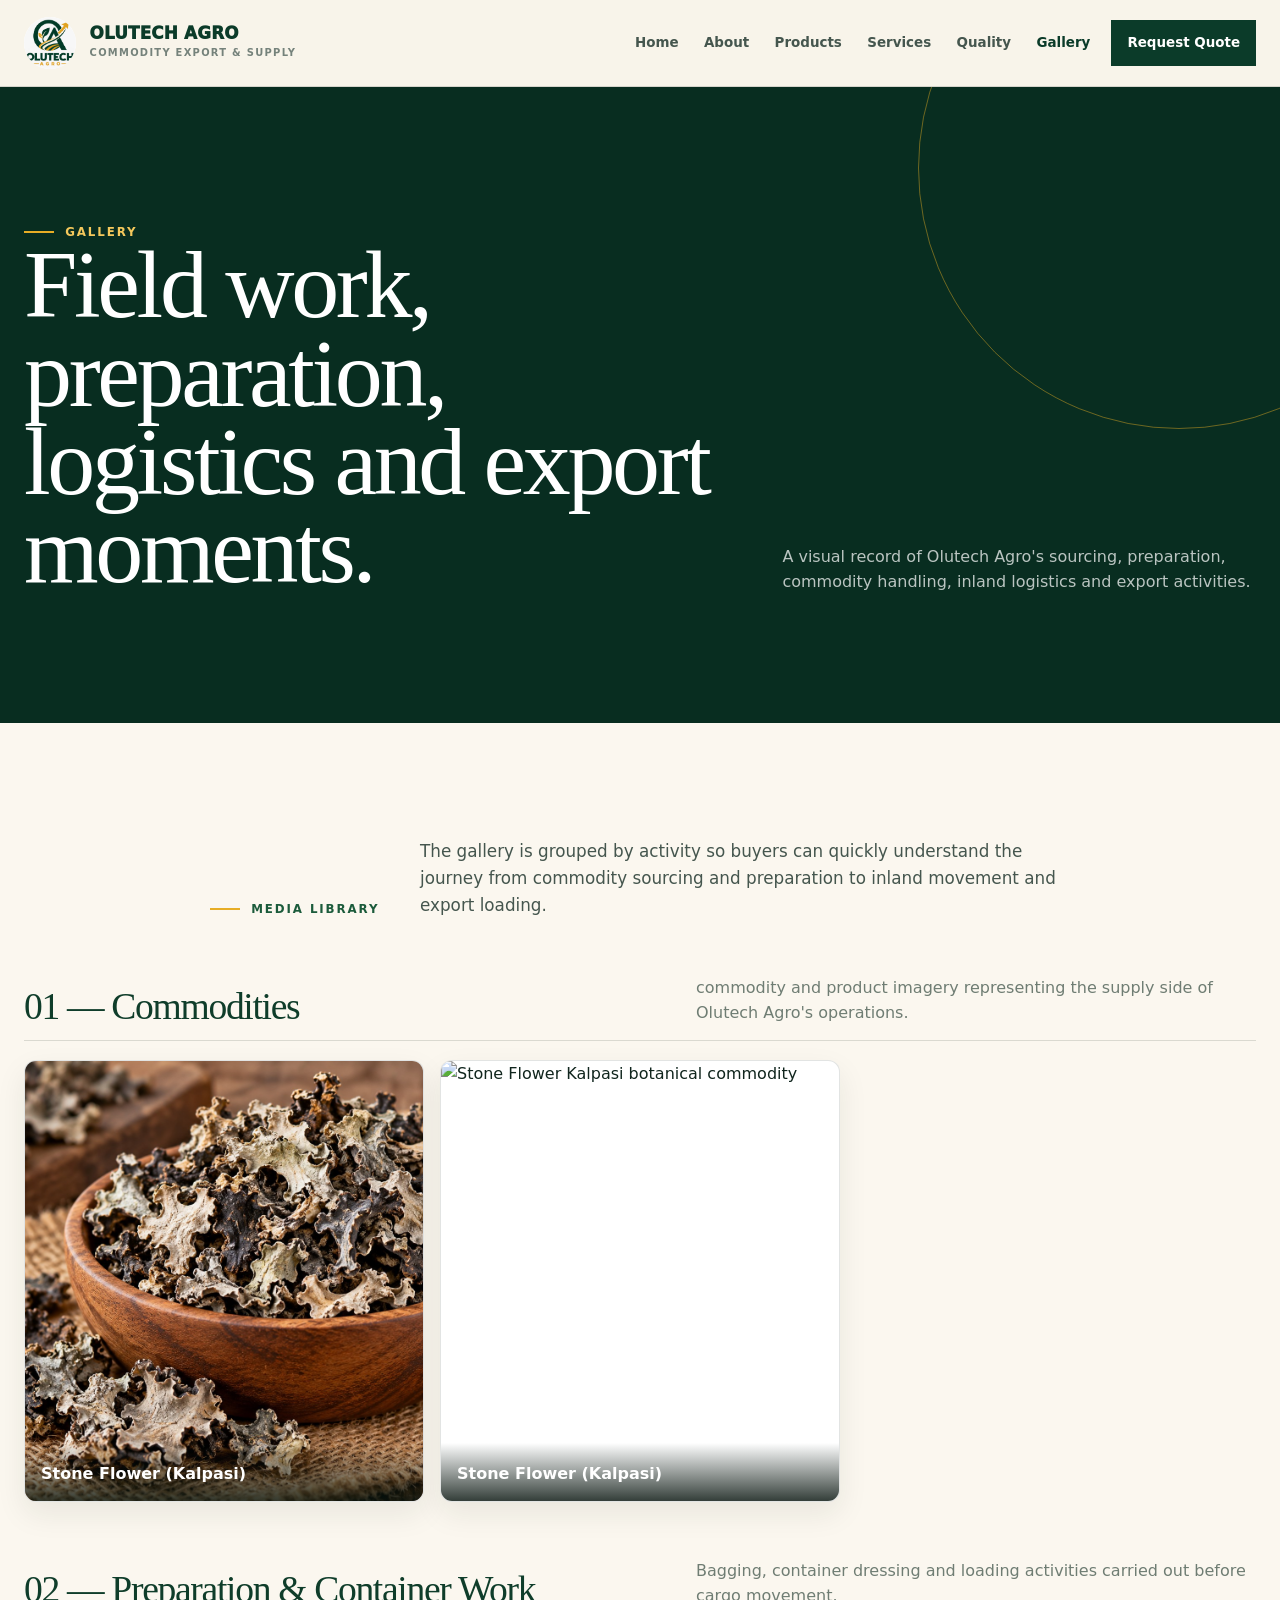
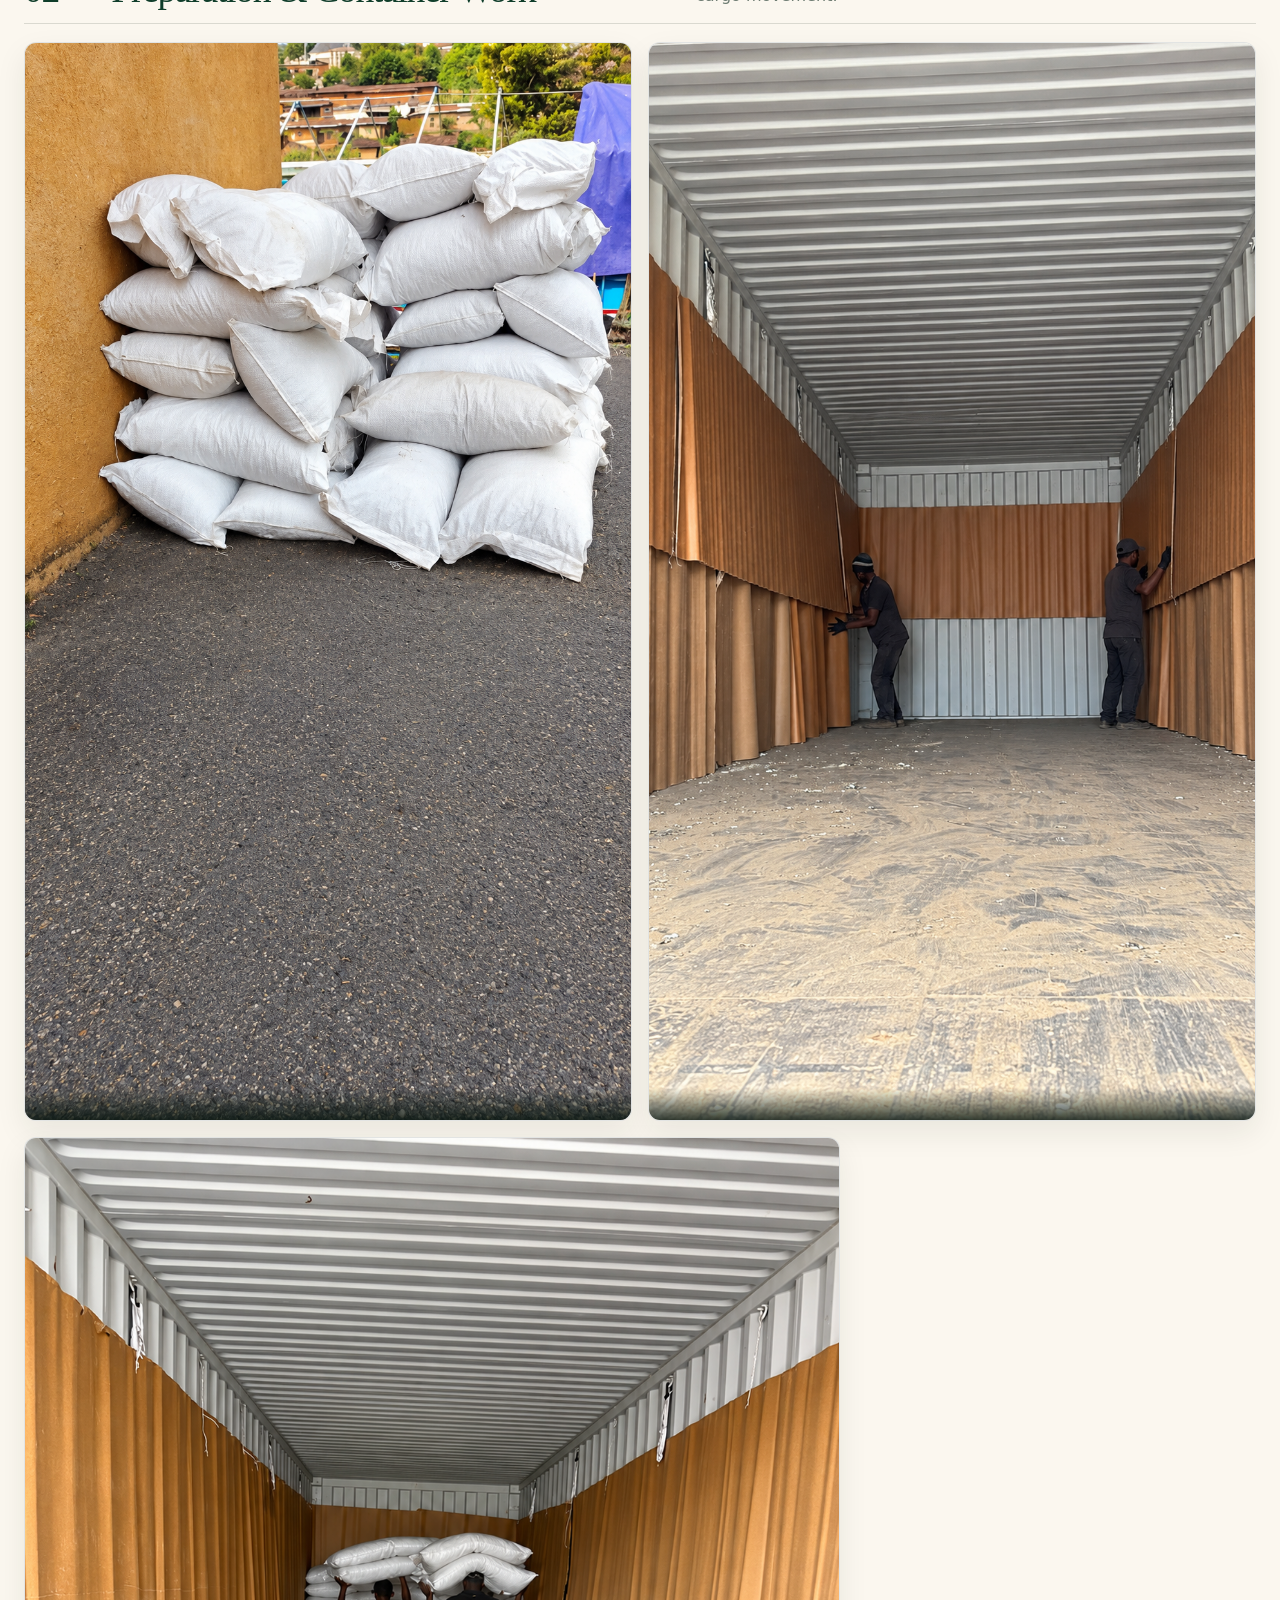
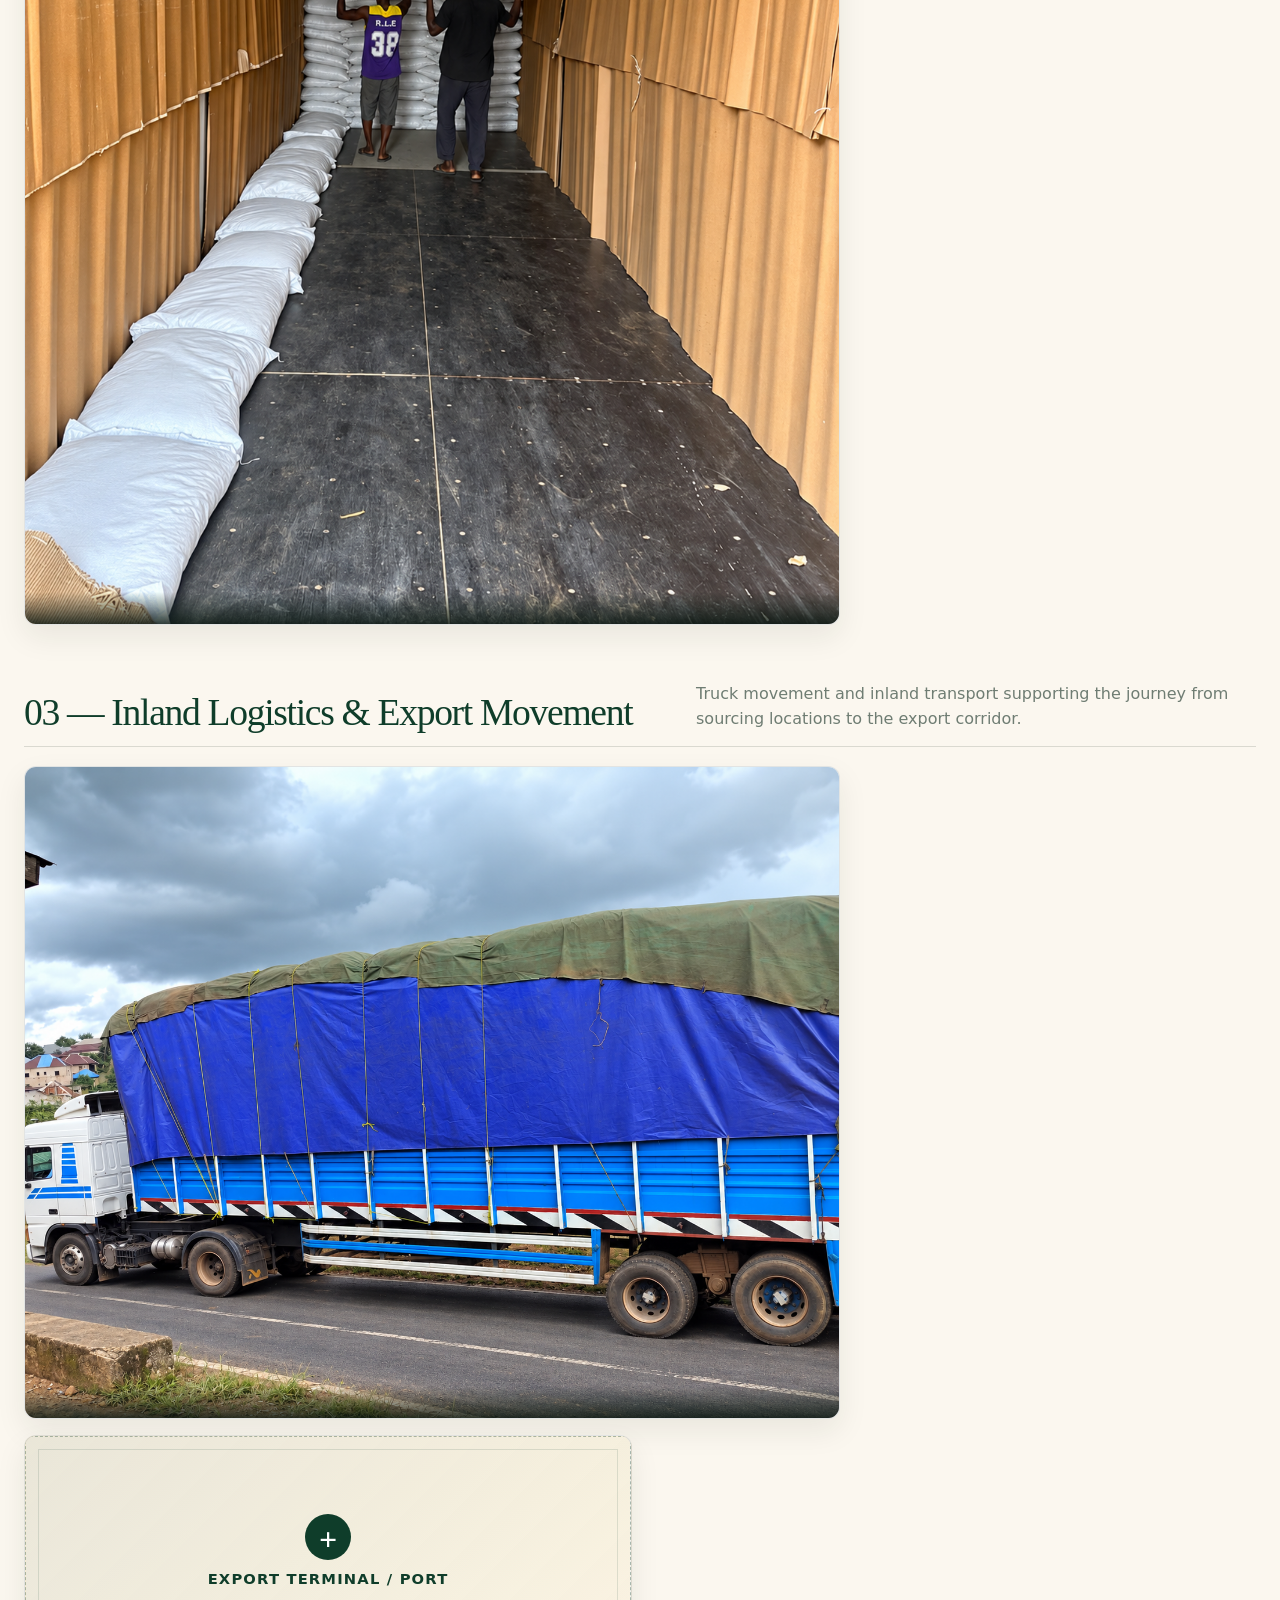
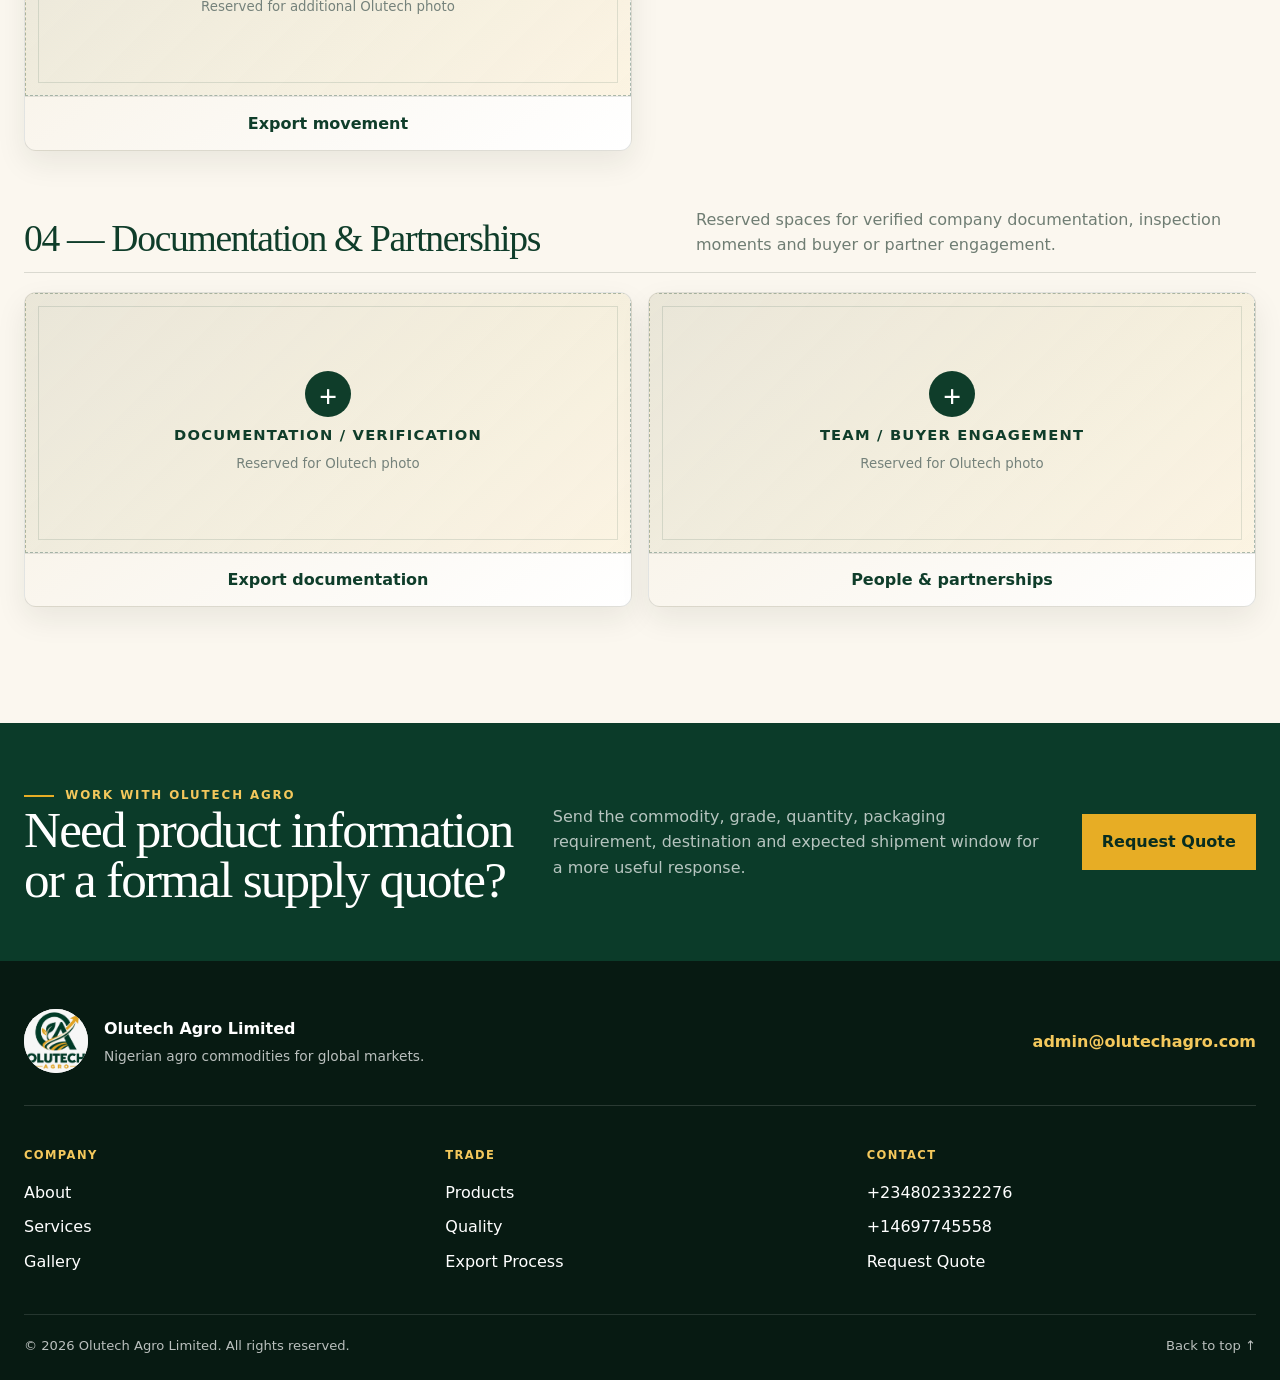
==== gallery.html @ 590a607c "fix" ====
<!DOCTYPE html>
<html lang="en">
<head>
  <meta charset="UTF-8">
  <meta name="viewport" content="width=device-width, initial-scale=1.0">
  <title>Gallery | Olutech Agro Limited</title>
  <meta name="description" content="Olutech Agro field, sourcing, processing, packaging and export operations gallery.">
  <meta name="theme-color" content="#0f3d2a">
  <link rel="stylesheet" href="main.css">
  <style>
    .gallery-page-section { background: #fbf7ef; }
    .gallery-toolbar { max-width: 860px; margin-bottom: 2.5rem; }
    .gallery-toolbar p:last-child { color: var(--text, #405148); font-size: 1.05rem; }
    .gallery-group { margin-top: 3.5rem; }
    .gallery-group:first-of-type { margin-top: 0; }
    .gallery-group-head { display:flex; align-items:end; justify-content:space-between; gap:1.5rem; margin-bottom:1.15rem; padding-bottom:.9rem; border-bottom:1px solid rgba(20,35,27,.14); }
    .gallery-group-head h2 { margin:0; font-size:clamp(1.55rem,3vw,2.35rem); color:#0f3d2a; }
    .gallery-group-head p { max-width:560px; color:#6f7d73; }
    .gallery-grid-organized { display:grid; grid-template-columns:repeat(12,minmax(0,1fr)); gap:1rem; }
    .gallery-card { position:relative; overflow:hidden; margin:0; background:#fff; border:1px solid rgba(20,35,27,.12); border-radius:12px; box-shadow:0 12px 30px rgba(20,35,27,.08); min-height:280px; }
    .gallery-card img { width:100%; height:100%; min-height:280px; object-fit:cover; display:block; transition:transform .35s ease; }
    .gallery-card:hover img { transform:scale(1.025); }
    .gallery-card figcaption { position:absolute; left:0; right:0; bottom:0; padding:1.1rem 1rem .9rem; color:#fff; font-weight:800; background:linear-gradient(transparent,rgba(7,20,14,.82)); }
    .gallery-card--hero { grid-column:span 8; min-height:440px; }
    .gallery-card--hero img { min-height:440px; }
    .gallery-card--tall { grid-column:span 4; min-height:440px; }
    .gallery-card--tall img { min-height:440px; }
    .gallery-card--half { grid-column:span 6; min-height:340px; }
    .gallery-card--half img { min-height:340px; }
    .gallery-card--third { grid-column:span 4; min-height:300px; }
    .gallery-card--third img { min-height:300px; }
    .gallery-card--placeholder { grid-column:span 6; min-height:260px; display:grid; place-items:center; background:linear-gradient(145deg,#f6efe1,#fff); }
    .gallery-card--placeholder .frame-placeholder { min-height:260px; width:100%; display:grid; place-items:center; align-content:center; gap:.4rem; text-align:center; color:#405148; }
    .gallery-card--placeholder .frame-placeholder span { width:46px; height:46px; display:grid; place-items:center; border-radius:50%; background:#0f3d2a; color:#fff; font-weight:900; }
    .gallery-card--placeholder .frame-placeholder strong { color:#0f3d2a; }
    .gallery-card--placeholder figcaption { position:static; color:#0f3d2a; background:none; text-align:center; padding:.85rem; border-top:1px solid rgba(20,35,27,.1); width:100%; }
    @media (max-width: 900px) {
      .gallery-group-head { align-items:start; flex-direction:column; gap:.55rem; }
      .gallery-card--hero,.gallery-card--tall,.gallery-card--half,.gallery-card--third,.gallery-card--placeholder { grid-column:span 6; min-height:300px; }
      .gallery-card--hero img,.gallery-card--tall img,.gallery-card--half img,.gallery-card--third img { min-height:300px; }
    }
    @media (max-width: 640px) {
      .gallery-grid-organized { grid-template-columns:1fr; }
      .gallery-card--hero,.gallery-card--tall,.gallery-card--half,.gallery-card--third,.gallery-card--placeholder { grid-column:auto; min-height:260px; }
      .gallery-card--hero img,.gallery-card--tall img,.gallery-card--half img,.gallery-card--third img { min-height:260px; }
    }
  </style>
</head>
<body id="top">
  <header class="site-header" data-nav>
    <div class="container nav-shell">
      <a class="brand" href="index.html" aria-label="Olutech Agro home"><img class="brand-logo" src="assets/olutech-agro-logo.jpg" alt="Olutech Agro logo"><span class="brand-copy"><span class="brand-name">Olutech Agro</span><span class="brand-descriptor">Commodity Export &amp; Supply</span></span></a>
      <button class="nav-toggle" type="button" aria-label="Open navigation" aria-expanded="false" aria-controls="site-navigation" data-nav-toggle><span></span><span></span><span></span></button>
      <nav class="nav-links" id="site-navigation" data-nav-links aria-label="Primary navigation"><a href="index.html#home">Home</a><a href="index.html#about">About</a><a href="products.html">Products</a><a href="index.html#services">Services</a><a href="index.html#quality">Quality</a><a class="active" href="gallery.html">Gallery</a><a class="nav-cta" href="index.html#quote">Request Quote</a></nav>
    </div>
  </header>

  <main>
    <section class="page-hero gallery-hero">
      <div class="container page-hero-grid reveal">
        <div><p class="eyebrow eyebrow-light">Gallery</p><h1>Field work, preparation, logistics and export moments.</h1></div>
        <p>A visual record of Olutech Agro's sourcing, preparation, commodity handling, inland logistics and export activities.</p>
      </div>
    </section>

    <section class="section gallery-page-section">
      <div class="container gallery-toolbar reveal">
        <p class="eyebrow">Media Library</p>
        <p>The gallery is grouped by activity so buyers can quickly understand the journey from commodity sourcing and preparation to inland movement and export loading.</p>
      </div>

      <div class="container gallery-group">
        <div class="gallery-group-head reveal">
          <h2>01 —  Commodities</h2>
          <p> commodity and product imagery representing the supply side of Olutech Agro's operations.</p>
        </div>
        <div class="gallery-grid-organized">

          <figure class="gallery-card gallery-card--tall reveal"><img src="assets/generated/stone-flower.jpg" loading="lazy" alt="Stone Flower Kalpasi botanical commodity"><figcaption>Stone Flower (Kalpasi)</figcaption></figure>
          <figure class="gallery-card gallery-card--tall reveal"><img src=C:\Users\idris\Downloads\Olutech_Agro_Cardinal_Torch_Redesign_v3_Images\olutech-cardinal-redesign\assets\products\IMG_0541.HEIC loading="lazy" alt="Stone Flower Kalpasi botanical commodity"><figcaption>Stone Flower (Kalpasi)</figcaption></figure>

        </div>
      </div>

      <div class="container gallery-group">
        <div class="gallery-group-head reveal">
          <h2>02 — Preparation &amp; Container Work</h2>
          <p>Bagging, container dressing and loading activities carried out before cargo movement.</p>
        </div>
        <div class="gallery-grid-organized">
          <figure class="gallery-card gallery-card--half reveal"><img src="assets/products/35e4a849-e885-4251-ba0d-7d9f4866ea9d.jpg" loading="lazy" alt="Filled export bags stacked during preparation"><figcaption></figcaption></figure>
          <figure class="gallery-card gallery-card--half reveal"><img src="assets/products/be36daa1-7364-415c-8927-5a34214f5199.jpg" loading="lazy" alt="Container interior being dressed for cargo"><figcaption></figcaption></figure>
          <figure class="gallery-card gallery-card--hero reveal"><img src="assets/products/3e9a791f-a6ed-43ee-b4f0-05c76c7f29be.jpg" loading="lazy" alt="White commodity bags being loaded inside a container"><figcaption></figcaption></figure>
        </div>
      </div>

      <div class="container gallery-group">
        <div class="gallery-group-head reveal">
          <h2>03 — Inland Logistics &amp; Export Movement</h2>
          <p>Truck movement and inland transport supporting the journey from sourcing locations to the export corridor.</p>
        </div>
        <div class="gallery-grid-organized">
          <figure class="gallery-card gallery-card--hero reveal"><img src="assets/products/5499ea83-4aa9-4ac2-b967-10023270b1bd.jpg" loading="lazy" alt="Cargo truck transporting agricultural commodities"><figcaption></figcaption></figure>
          <figure class="gallery-card gallery-card--placeholder reveal"><div class="frame-placeholder"><span>+</span><strong>Export terminal / port</strong><small>Reserved for additional Olutech photo</small></div><figcaption>Export movement</figcaption></figure>
        </div>
      </div>

      <div class="container gallery-group">
        <div class="gallery-group-head reveal">
          <h2>04 — Documentation &amp; Partnerships</h2>
          <p>Reserved spaces for verified company documentation, inspection moments and buyer or partner engagement.</p>
        </div>
        <div class="gallery-grid-organized">
          <figure class="gallery-card gallery-card--placeholder reveal"><div class="frame-placeholder"><span>+</span><strong>Documentation / verification</strong><small>Reserved for Olutech photo</small></div><figcaption>Export documentation</figcaption></figure>
          <figure class="gallery-card gallery-card--placeholder reveal"><div class="frame-placeholder"><span>+</span><strong>Team / buyer engagement</strong><small>Reserved for Olutech photo</small></div><figcaption>People &amp; partnerships</figcaption></figure>
        </div>
      </div>
    </section>

    <section class="buyer-strip"><div class="container buyer-grid reveal"><div><p class="eyebrow eyebrow-light">Work with Olutech Agro</p><h2>Need product information or a formal supply quote?</h2></div><p>Send the commodity, grade, quantity, packaging requirement, destination and expected shipment window for a more useful response.</p><a class="btn btn-gold" href="index.html#quote">Request Quote</a></div></section>
  </main>

  <footer class="footer">
    <div class="container footer-top"><div class="footer-brand-block"><img src="assets/olutech-agro-logo.jpg" alt="Olutech Agro logo"><div><strong>Olutech Agro Limited</strong><span>Nigerian agro commodities for global markets.</span></div></div><a class="footer-email" href="mailto:admin@olutechagrocom">admin@olutechagro.com</a></div>
    <div class="container footer-grid"><div><span class="footer-label">Company</span><a href="index.html#about">About</a><a href="index.html#services">Services</a><a href="gallery.html">Gallery</a></div><div><span class="footer-label">Trade</span><a href="products.html">Products</a><a href="index.html#quality">Quality</a><a href="index.html#process">Export Process</a></div><div><span class="footer-label">Contact</span><a href="tel:+2348023322276">+2348023322276</a><a href="tel:+14697745558">+14697745558</a><a href="index.html#quote">Request Quote</a></div></div>
    <div class="container footer-bottom"><span>&copy; 2026 Olutech Agro Limited. All rights reserved.</span><a href="#top">Back to top ↑</a></div>
  </footer>
  <script src="main.js"></script>
</body>
</html>
---- main.css ----
:root {
  --ink: #10251d;
  --text: #45564e;
  --muted: #75827b;
  --cream: #f8f4ea;
  --cream-2: #efe8da;
  --white: #ffffff;
  --green: #1b5b3b;
  --green-2: #0b3b29;
  --green-3: #082d20;
  --gold: #e7ad25;
  --gold-2: #f4c85c;
  --line: rgba(16, 37, 29, 0.15);
  --line-light: rgba(255, 255, 255, 0.18);
  --shadow: 0 24px 60px rgba(8, 45, 32, 0.13);
  --radius: 2px;
  --header-height: 86px;
  --font-sans: Inter, ui-sans-serif, system-ui, -apple-system, BlinkMacSystemFont, "Segoe UI", Arial, sans-serif;
  --font-display: Georgia, "Times New Roman", serif;
}

* { box-sizing: border-box; }
html { scroll-behavior: smooth; }
body { margin: 0; font-family: var(--font-sans); color: var(--ink); background: var(--cream); line-height: 1.6; overflow-x: hidden; }
body.nav-open { overflow: hidden; }
img { display: block; max-width: 100%; height: auto; }
a { color: inherit; text-decoration: none; }
button, input, select, textarea { font: inherit; }
button { cursor: pointer; }
:focus-visible { outline: 3px solid var(--gold); outline-offset: 4px; }
::selection { color: var(--white); background: var(--green); }

.container { width: min(1240px, calc(100% - 48px)); margin-inline: auto; }
.section { padding: clamp(5rem, 9vw, 8.5rem) 0; scroll-margin-top: calc(var(--header-height) + 18px); }
.section-dark { color: var(--white); background: var(--green-3); }

h1, h2, h3, p { margin: 0; }
h1, h2 { font-family: var(--font-display); font-weight: 500; letter-spacing: -0.035em; }
h1 { font-size: clamp(3.2rem, 7.5vw, 7.2rem); line-height: .92; }
h2 { font-size: clamp(2.5rem, 5.1vw, 5.4rem); line-height: .98; }
h3 { font-size: clamp(1.15rem, 2vw, 1.55rem); line-height: 1.15; }
.eyebrow { display: inline-flex; align-items: center; gap: .7rem; color: var(--green); font-size: .74rem; font-weight: 900; letter-spacing: .16em; text-transform: uppercase; }
.eyebrow::before { content: ""; width: 30px; height: 2px; background: var(--gold); }
.eyebrow-light { color: var(--gold-2); }

.site-header { position: sticky; top: 0; z-index: 1000; background: rgba(248, 244, 234, .96); border-bottom: 1px solid var(--line); backdrop-filter: blur(14px); }
.nav-shell { min-height: var(--header-height); display: flex; align-items: center; justify-content: space-between; gap: 1rem; }
.brand { display: inline-flex; align-items: center; gap: .85rem; min-width: max-content; }
.brand-logo { width: 52px; height: 52px; object-fit: contain; background: white; border-radius: 50%; }
.brand-copy { display: grid; gap: .18rem; }
.brand-name { color: var(--green-2); font-weight: 950; font-size: 1.05rem; line-height: 1; letter-spacing: .01em; text-transform: uppercase; }
.brand-descriptor { color: var(--muted); font-size: .62rem; font-weight: 850; letter-spacing: .13em; text-transform: uppercase; }
.nav-links { display: flex; align-items: center; gap: .15rem; }
.nav-links a { padding: .7rem .72rem; color: var(--text); font-size: .84rem; font-weight: 800; transition: 180ms ease; }
.nav-links a:hover, .nav-links a.active { color: var(--green-2); }
.nav-links .nav-cta { margin-left: .45rem; padding: .78rem 1rem; color: var(--white); background: var(--green-2); }
.nav-links .nav-cta:hover { color: var(--green-2); background: var(--gold); }
.nav-toggle { display: none; width: 44px; height: 44px; padding: 0; place-items: center; gap: 4px; background: transparent; border: 1px solid var(--line); }
.nav-toggle span { display: block; width: 18px; height: 2px; background: var(--ink); }

.btn { display: inline-flex; align-items: center; justify-content: center; min-height: 52px; padding: .9rem 1.2rem; border: 1px solid transparent; font-weight: 900; transition: 180ms ease; }
.btn:hover { transform: translateY(-2px); }
.btn-primary { color: var(--white); background: var(--green-2); }
.btn-primary:hover { background: var(--green); }
.btn-gold { color: var(--green-3); background: var(--gold); }
.btn-gold:hover { background: var(--gold-2); }
.btn-ghost { color: var(--white); border-color: rgba(255,255,255,.5); background: rgba(255,255,255,.06); backdrop-filter: blur(8px); }
.btn-ghost:hover { background: var(--white); color: var(--green-2); }
.btn-card { width: 100%; color: var(--green-2); border-color: var(--line); background: var(--cream); }
.btn-card:hover { color: var(--white); background: var(--green-2); }
.text-link { display: inline-flex; align-items: center; gap: .55rem; width: fit-content; color: var(--green-2); font-weight: 900; border-bottom: 1px solid var(--green-2); padding-bottom: .2rem; }
.text-link span { color: var(--gold); }

.hero { position: relative; min-height: calc(100vh - var(--header-height)); display: grid; align-items: center; isolation: isolate; overflow: hidden; color: var(--white); padding: clamp(6rem, 12vw, 9rem) 0 9rem; }
.hero-products { min-height: 72vh; }
.hero-media, .hero-overlay { position: absolute; inset: 0; }
.hero-media { width: 100%; height: 100%; object-fit: cover; z-index: -3; }
.hero-overlay { z-index: -2; background: linear-gradient(90deg, rgba(6,34,24,.95) 0%, rgba(6,34,24,.82) 50%, rgba(6,34,24,.36) 100%), linear-gradient(0deg, rgba(6,34,24,.5), transparent 45%); }
.hero-orbit { position: absolute; width: 520px; height: 520px; right: -150px; top: 5%; border: 1px solid rgba(231,173,37,.5); border-radius: 50%; z-index: -1; }
.hero-orbit::after { content:""; position:absolute; inset:70px; border: 1px solid rgba(255,255,255,.22); border-radius: 50%; }
.hero-content { max-width: 1060px; }
.hero-content.compact { max-width: 940px; }
.hero-content .eyebrow { margin-bottom: 1.4rem; }
.hero-lead { max-width: 760px; margin-top: 1.6rem; color: rgba(255,255,255,.82); font-size: clamp(1rem, 1.8vw, 1.25rem); }
.hero-actions { display: flex; flex-wrap: wrap; gap: .8rem; margin-top: 2.2rem; }
.hero-bottom { position: absolute; bottom: 0; left: 50%; transform: translateX(-50%); display: grid; grid-template-columns: repeat(4,1fr); border-top: 1px solid rgba(255,255,255,.2); }
.hero-bottom div { display: grid; gap: .3rem; padding: 1.2rem 1rem; border-right: 1px solid rgba(255,255,255,.15); }
.hero-bottom div:last-child { border-right: 0; }
.hero-bottom strong { color: var(--gold-2); font-size: .75rem; letter-spacing: .12em; }
.hero-bottom span { color: rgba(255,255,255,.85); font-size: .84rem; font-weight: 750; }

.ticker { overflow: hidden; color: var(--green-3); background: var(--gold); border-block: 1px solid rgba(11,59,41,.16); }
.ticker-track { display: flex; align-items: center; gap: 1.4rem; width: max-content; padding: .8rem 0; animation: ticker 28s linear infinite; font-size: .78rem; font-weight: 950; letter-spacing: .12em; text-transform: uppercase; }
.ticker-track i { width: 5px; height: 5px; background: var(--green-2); border-radius: 50%; }
@keyframes ticker { from { transform: translateX(0); } to { transform: translateX(-35%); } }

.editorial-grid { display: grid; grid-template-columns: .35fr 1.65fr; gap: clamp(2rem, 6vw, 6rem); }
.section-kicker { display: flex; align-items: flex-start; gap: 1rem; }
.section-number { color: var(--gold); font-family: var(--font-display); font-size: 1.4rem; }
.editorial-copy { display: grid; gap: 2rem; }
.copy-columns { display: grid; grid-template-columns: 1fr 1fr; gap: 2rem; max-width: 980px; }
.copy-columns p { color: var(--text); font-size: 1.05rem; }

.feature-rail { padding: clamp(5rem, 9vw, 8rem) 0; }
.feature-heading, .process-heading, .products-heading, .portfolio-heading { display: grid; grid-template-columns: 1.15fr .85fr; gap: 3rem; align-items: end; margin-bottom: 3rem; }
.feature-heading p:last-child, .process-heading > p, .products-heading > p { color: rgba(255,255,255,.7); max-width: 520px; justify-self: end; }
.feature-grid { display: grid; grid-template-columns: repeat(4,1fr); border-top: 1px solid var(--line-light); border-left: 1px solid var(--line-light); }
.feature-card { min-height: 330px; display: grid; align-content: end; gap: 1rem; padding: 1.45rem; border-right: 1px solid var(--line-light); border-bottom: 1px solid var(--line-light); transition: 180ms ease; }
.feature-card:hover { background: rgba(255,255,255,.06); }
.feature-card span { color: var(--gold-2); font-size: .72rem; font-weight: 900; letter-spacing: .14em; }
.feature-card p { color: rgba(255,255,255,.68); font-size: .94rem; }

.portfolio-section { background: var(--white); }
.portfolio-heading { align-items: end; }
.portfolio-heading .text-link { justify-self: end; }
.portfolio-grid { display: grid; grid-template-columns: 1.2fr .8fr; gap: 1rem; }
.portfolio-card { position: relative; min-height: 420px; overflow: hidden; background: var(--green-3); }
.portfolio-card-wide { grid-row: span 2; min-height: 860px; }
.portfolio-card img { width: 100%; height: 100%; object-fit: cover; position: absolute; inset: 0; transition: transform .7s ease; }
.portfolio-card::after { content:""; position:absolute; inset:0; background: linear-gradient(0deg, rgba(4,24,17,.88), rgba(4,24,17,.08) 70%); }
.portfolio-card:hover img { transform: scale(1.035); }
.portfolio-caption { position: absolute; left: 0; right: 0; bottom: 0; z-index: 2; padding: 1.6rem; color: var(--white); }
.portfolio-caption span { color: var(--gold-2); font-size: .72rem; font-weight: 900; letter-spacing: .12em; text-transform: uppercase; }
.portfolio-caption h3 { margin-top: .45rem; font-size: 1.8rem; }
.portfolio-caption p { max-width: 560px; margin-top: .65rem; color: rgba(255,255,255,.8); }
.portfolio-caption a { display: inline-block; margin-top: 1rem; font-weight: 900; border-bottom: 1px solid var(--gold); }

.quality-section { background: var(--cream-2); }
.quality-layout { display: grid; grid-template-columns: 1.05fr .95fr; gap: clamp(2rem, 6vw, 6rem); align-items: center; }
.quality-image { position: relative; }
.quality-image img { width: 100%; aspect-ratio: 4/5; object-fit: cover; }
.quality-stamp { position: absolute; right: -36px; bottom: 36px; width: 120px; height: 120px; display:grid; place-items:center; text-align:center; color: var(--green-3); background: var(--gold); border-radius:50%; font-size:.75rem; font-weight:950; letter-spacing:.08em; text-transform:uppercase; }
.quality-copy { display: grid; gap: 1.4rem; }
.quality-copy p { color: var(--text); max-width: 640px; }
.quality-list { display: grid; grid-template-columns: repeat(2,1fr); border-top: 1px solid var(--line); border-left: 1px solid var(--line); }
.quality-list span { padding: .85rem .95rem; border-right: 1px solid var(--line); border-bottom: 1px solid var(--line); font-size: .88rem; font-weight: 850; }
.quality-copy .btn { width: fit-content; }

.process-section { background: var(--cream); }
.process-heading > p { color: var(--text); }
.process-list { border-top: 1px solid var(--line); }
.process-row { display: grid; grid-template-columns: .15fr .7fr 1.15fr; gap: 2rem; align-items: center; padding: 1.6rem 0; border-bottom: 1px solid var(--line); }
.process-row span { color: var(--gold); font-weight: 900; }
.process-row p { color: var(--text); max-width: 640px; }

.gallery-preview-section { background: var(--white); }
.gallery-preview-grid { display: grid; grid-template-columns: repeat(12,1fr); grid-auto-rows: 180px; gap: .9rem; }
.gallery-placeholder { grid-column: span 4; position:relative; display:grid; place-items:center; padding:1rem; border:1px dashed rgba(11,59,41,.3); background: linear-gradient(135deg, rgba(11,59,41,.04), rgba(231,173,37,.08)); }
.gallery-placeholder.tall { grid-row: span 2; }
.gallery-placeholder.wide { grid-column: span 8; }
.gallery-placeholder::before { content:""; position:absolute; inset:10px; border:1px solid rgba(11,59,41,.12); }
.gallery-placeholder span { position:relative; z-index:1; color:var(--green-2); font-size:.78rem; font-weight:900; text-transform:uppercase; letter-spacing:.08em; text-align:center; }

.buyer-strip { color: var(--white); background: var(--green-2); padding: 3.5rem 0; }
.buyer-grid { display: grid; grid-template-columns: 1fr 1fr auto; gap: 2.5rem; align-items: center; }
.buyer-grid h2 { font-size: clamp(2rem, 4vw, 4rem); }
.buyer-grid > p { color: rgba(255,255,255,.7); }

.contact-section { background: var(--cream-2); }
.contact-grid { display: grid; grid-template-columns: .8fr 1.2fr; gap: clamp(2rem, 6vw, 6rem); align-items:start; }
.contact-copy { display: grid; gap: 1.2rem; }
.contact-copy p { color: var(--text); }
.contact-details { display: grid; gap: .5rem; margin-top: 1rem; font-style: normal; }
.contact-details span { color: var(--green); font-weight: 950; }
.contact-details strong { color: var(--text); font-weight: 700; }
.contact-details a { width: fit-content; color: var(--green-2); font-weight: 850; border-bottom: 1px solid rgba(11,59,41,.25); }
.quote-form { display:grid; gap:1rem; padding: clamp(1.3rem,3vw,2rem); background: var(--white); border-top: 5px solid var(--gold); box-shadow: var(--shadow); }
.field-row { display:grid; grid-template-columns:1fr 1fr; gap:1rem; }
.field { display:grid; gap:.45rem; }
label { color: var(--ink); font-size:.84rem; font-weight:850; }
input, select, textarea { width:100%; min-width:0; color:var(--ink); background:#fffdf8; border:1px solid var(--line); padding:.9rem .95rem; }
input:focus, select:focus, textarea:focus { outline:none; border-color:var(--green); box-shadow:0 0 0 4px rgba(27,91,59,.1); }
textarea { resize:vertical; }
.form-note { min-height:1.2em; color:var(--muted); font-size:.9rem; }

.products-section { background: var(--white); }
.products-heading > p { color: var(--text); }
.filter-bar { display:flex; flex-wrap:wrap; gap:.5rem; margin-bottom:1.6rem; }
.filter-button { min-height:42px; padding:.65rem .9rem; color:var(--text); background:var(--cream); border:1px solid var(--line); font-weight:850; }
.filter-button:hover, .filter-button.active { color:var(--white); background:var(--green-2); border-color:var(--green-2); }
.products-grid { display:grid; grid-template-columns:repeat(3,1fr); gap:1rem; }
.product-card { display:flex; flex-direction:column; min-width:0; overflow:hidden; background:var(--cream); border:1px solid var(--line); transition:180ms ease; }
.product-card:hover { transform:translateY(-4px); box-shadow:var(--shadow); }
.product-card.is-hidden { display:none; }
.product-card img { width:100%; aspect-ratio:16/11; object-fit:cover; background:var(--cream-2); }
.product-body { display:grid; gap:.9rem; padding:1.2rem; }
.product-category { color:var(--green); font-size:.72rem; font-weight:900; letter-spacing:.12em; text-transform:uppercase; }
.product-body h3 { color:var(--green-2); }
.product-body p, .product-body dd { color:var(--text); }
.product-body dl { display:grid; gap:.65rem; margin:0; }
.product-body dl div { display:grid; gap:.15rem; }
.product-body dt { color:var(--ink); font-size:.74rem; font-weight:900; letter-spacing:.08em; text-transform:uppercase; }
.product-body dd { margin:0; font-size:.92rem; }
.empty-state { margin-top:1rem; padding:1rem; color:var(--text); background:var(--cream); border:1px solid var(--line); font-weight:800; }

.page-hero { position:relative; overflow:hidden; color:var(--white); background:var(--green-3); padding:clamp(5rem,10vw,8rem) 0; }
.page-hero::after { content:""; position:absolute; width:520px; height:520px; right:-160px; top:-180px; border:1px solid rgba(231,173,37,.45); border-radius:50%; }
.page-hero-grid { display:grid; grid-template-columns:1.2fr .8fr; gap:3rem; align-items:end; position:relative; z-index:1; }
.page-hero-grid p:last-child { color:rgba(255,255,255,.72); max-width:560px; justify-self:end; }
.gallery-page-section { background:var(--white); }
.gallery-toolbar { display:flex; justify-content:space-between; gap:2rem; align-items:flex-end; margin-bottom:2rem; }
.gallery-toolbar > p:last-child { max-width:650px; color:var(--text); }
.gallery-grid { display:grid; grid-template-columns:repeat(12,1fr); gap:1rem; }
.photo-frame { grid-column:span 4; margin:0; }
.photo-frame-large { grid-column:span 8; }
.photo-frame-wide { grid-column:span 8; }
.frame-placeholder { min-height:320px; display:grid; place-items:center; align-content:center; gap:.45rem; position:relative; padding:1rem; text-align:center; color:var(--green-2); background:linear-gradient(135deg, rgba(11,59,41,.05), rgba(231,173,37,.12)); border:1px dashed rgba(11,59,41,.32); }
.photo-frame-large .frame-placeholder { min-height:460px; }
.frame-placeholder::before { content:""; position:absolute; inset:12px; border:1px solid rgba(11,59,41,.12); }
.frame-placeholder span { color:var(--gold); font-family:var(--font-display); font-size:2rem; }
.frame-placeholder strong { position:relative; z-index:1; font-size:.92rem; text-transform:uppercase; letter-spacing:.08em; }
.frame-placeholder small { position:relative; z-index:1; color:var(--muted); }
.photo-frame figcaption { padding:.65rem 0; color:var(--text); font-size:.82rem; font-weight:800; }
.photo-frame img { width:100%; min-height:320px; object-fit:cover; }

.footer { color:rgba(255,255,255,.72); background:#071a12; padding:3rem 0 1.5rem; }
.footer-top { display:flex; align-items:center; justify-content:space-between; gap:2rem; padding-bottom:2rem; border-bottom:1px solid rgba(255,255,255,.14); }
.footer-brand-block { display:flex; align-items:center; gap:1rem; }
.footer-brand-block img { width:64px; height:64px; object-fit:contain; background:white; border-radius:50%; }
.footer-brand-block div { display:grid; gap:.25rem; }
.footer-brand-block strong { color:var(--white); }
.footer-brand-block span { font-size:.86rem; }
.footer-email { color:var(--gold-2); font-weight:900; }
.footer-grid { display:grid; grid-template-columns:repeat(3,1fr); gap:2rem; padding:2.5rem 0; }
.footer-grid div { display:grid; gap:.55rem; align-content:start; }
.footer-label { color:var(--gold-2); font-size:.72rem; font-weight:900; letter-spacing:.12em; text-transform:uppercase; margin-bottom:.4rem; }
.footer-grid a { color:var(--white); width:fit-content; }
.footer-bottom { display:flex; justify-content:space-between; gap:1rem; padding-top:1.2rem; border-top:1px solid rgba(255,255,255,.12); font-size:.82rem; }

.reveal { opacity:0; transform:translateY(20px); transition:opacity 650ms ease, transform 650ms ease; }
.reveal.show { opacity:1; transform:none; }

@media (max-width: 1100px) {
  .nav-links a { padding-inline:.5rem; font-size:.8rem; }
  .feature-grid { grid-template-columns:repeat(2,1fr); }
  .products-grid { grid-template-columns:repeat(2,1fr); }
  .buyer-grid { grid-template-columns:1fr 1fr; }
  .buyer-grid .btn { grid-column:1/-1; width:fit-content; }
}

@media (max-width: 920px) {
  :root { --header-height:76px; }
  .nav-toggle { display:grid; }
  .nav-links { position:fixed; top:var(--header-height); left:20px; right:20px; display:grid; padding:.7rem; background:rgba(255,255,255,.98); border:1px solid var(--line); box-shadow:var(--shadow); transform:translateY(-10px); opacity:0; pointer-events:none; }
  .nav-links.active { transform:none; opacity:1; pointer-events:auto; }
  .nav-links a { padding:.9rem; font-size:.95rem; }
  .nav-links .nav-cta { margin-left:0; }
  .hero-bottom { grid-template-columns:repeat(2,1fr); }
  .editorial-grid, .feature-heading, .process-heading, .products-heading, .portfolio-heading, .quality-layout, .contact-grid, .page-hero-grid { grid-template-columns:1fr; }
  .copy-columns { grid-template-columns:1fr; }
  .feature-heading p:last-child, .process-heading > p, .products-heading > p, .page-hero-grid p:last-child { justify-self:start; }
  .portfolio-heading .text-link { justify-self:start; }
  .quality-stamp { right:16px; }
  .gallery-toolbar { display:grid; }
}

@media (max-width: 700px) {
  .container { width:min(100% - 28px,1240px); }
  .brand-logo { width:44px; height:44px; }
  .brand-descriptor { display:none; }
  .hero { min-height:calc(92vh - var(--header-height)); padding:4.5rem 0 8.5rem; }
  .hero-products { min-height:68vh; }
  h1 { font-size:clamp(2.9rem,14vw,4.5rem); }
  h2 { font-size:clamp(2.2rem,11vw,3.5rem); }
  .hero-actions { flex-direction:column; align-items:stretch; }
  .hero-bottom { width:100%; grid-template-columns:1fr 1fr; }
  .hero-bottom div { padding:.85rem .7rem; }
  .feature-grid { grid-template-columns:1fr; }
  .feature-card { min-height:230px; }
  .portfolio-grid { grid-template-columns:1fr; }
  .portfolio-card, .portfolio-card-wide { min-height:500px; grid-row:auto; }
  .process-row { grid-template-columns:.2fr .8fr; gap:1rem; }
  .process-row p { grid-column:2; }
  .quality-list, .field-row, .products-grid { grid-template-columns:1fr; }
  .gallery-preview-grid { grid-template-columns:1fr; grid-auto-rows:220px; }
  .gallery-placeholder, .gallery-placeholder.wide, .gallery-placeholder.tall { grid-column:auto; grid-row:auto; }
  .buyer-grid { grid-template-columns:1fr; }
  .buyer-grid .btn { grid-column:auto; width:100%; }
  .gallery-grid { grid-template-columns:1fr; }
  .photo-frame, .photo-frame-large, .photo-frame-wide { grid-column:auto; }
  .frame-placeholder, .photo-frame-large .frame-placeholder { min-height:300px; }
  .footer-top, .footer-bottom { align-items:flex-start; flex-direction:column; }
  .footer-grid { grid-template-columns:1fr; }
}

@media (prefers-reduced-motion: reduce) {
  html { scroll-behavior:auto; }
  *, *::before, *::after { transition:none!important; animation:none!important; }
  .reveal { opacity:1; transform:none; }
}

/* ===== Homepage slideshow + image-led sections ===== */
.hero-slider { display:block; padding:0; min-height:calc(100vh - var(--header-height)); }
.hero-slides { position:absolute; inset:0; z-index:-4; }
.hero-slide { position:absolute; inset:0; display:grid; align-items:center; padding:clamp(6rem,12vw,9rem) 0 9rem; opacity:0; visibility:hidden; transition:opacity .8s ease, visibility .8s ease; }
.hero-slide.is-active { opacity:1; visibility:visible; z-index:1; }
.hero-slide .hero-media, .hero-slide .hero-overlay { position:absolute; inset:0; }
.hero-slide .hero-media { width:100%; height:100%; object-fit:cover; z-index:-2; transform:scale(1.035); transition:transform 7s ease; }
.hero-slide.is-active .hero-media { transform:scale(1); }
.hero-slide .hero-overlay { z-index:-1; background:linear-gradient(90deg, rgba(6,34,24,.95) 0%, rgba(6,34,24,.80) 48%, rgba(6,34,24,.34) 100%), linear-gradient(0deg, rgba(6,34,24,.58), transparent 52%); }
.hero-slide .hero-content { position:relative; z-index:2; }
.hero-slider-controls { position:absolute; z-index:5; right:0; left:0; bottom:112px; display:flex; align-items:center; gap:.7rem; }
.hero-arrow { width:42px; height:42px; display:grid; place-items:center; border:1px solid rgba(255,255,255,.3); background:rgba(7,26,18,.25); color:#fff; font-size:1.1rem; backdrop-filter:blur(8px); transition:180ms ease; }
.hero-arrow:hover { background:var(--gold); color:var(--green-3); border-color:var(--gold); }
.hero-dots { display:flex; gap:.5rem; align-items:center; }
.hero-dot { width:30px; height:3px; padding:0; border:0; background:rgba(255,255,255,.35); transition:180ms ease; }
.hero-dot.is-active { width:54px; background:var(--gold-2); }

.visual-proof-section { background:var(--green-3); }
.visual-proof-grid { display:grid; grid-template-columns:repeat(4,1fr); }
.visual-proof-card { position:relative; min-height:330px; overflow:hidden; }
.visual-proof-card img { position:absolute; inset:0; width:100%; height:100%; object-fit:cover; transition:transform .55s ease; }
.visual-proof-card::after { content:""; position:absolute; inset:0; background:linear-gradient(0deg, rgba(4,24,17,.88), rgba(4,24,17,.05) 65%); }
.visual-proof-card:hover img { transform:scale(1.05); }
.visual-proof-card div { position:absolute; left:1.3rem; right:1.3rem; bottom:1.25rem; z-index:2; display:grid; gap:.25rem; }
.visual-proof-card strong { color:#fff; font-family:var(--font-display); font-size:1.35rem; }
.visual-proof-card span { color:rgba(255,255,255,.74); font-size:.82rem; }

.feature-card-image { position:relative; min-height:390px; padding:0; overflow:hidden; isolation:isolate; }
.feature-card-image > img { position:absolute; inset:0; width:100%; height:100%; object-fit:cover; z-index:-2; transition:transform .55s ease; }
.feature-card-image::after { content:""; position:absolute; inset:0; z-index:-1; background:linear-gradient(0deg, rgba(4,24,17,.96), rgba(4,24,17,.23) 72%); }
.feature-card-image:hover > img { transform:scale(1.045); }
.feature-card-content { display:grid; gap:.85rem; padding:1.45rem; margin-top:auto; }

.gallery-preview-image { position:relative; grid-column:span 4; overflow:hidden; background:var(--green-3); }
.gallery-preview-image.tall { grid-column:span 5; grid-row:span 2; }
.gallery-preview-image.wide { grid-column:span 7; }
.gallery-preview-image img { width:100%; height:100%; min-height:100%; object-fit:cover; transition:transform .55s ease; }
.gallery-preview-image::after { content:""; position:absolute; inset:0; background:linear-gradient(0deg, rgba(4,24,17,.72), transparent 55%); }
.gallery-preview-image:hover img { transform:scale(1.035); }
.gallery-preview-image span { position:absolute; z-index:2; left:1rem; bottom:.85rem; color:#fff; font-size:.82rem; font-weight:850; letter-spacing:.06em; text-transform:uppercase; }

@media (max-width: 920px) {
  .visual-proof-grid { grid-template-columns:repeat(2,1fr); }
  .hero-slider-controls { bottom:120px; }
}
@media (max-width: 700px) {
  .hero-slider { min-height:calc(92vh - var(--header-height)); }
  .hero-slide { padding:4.5rem 0 9rem; }
  .hero-slider-controls { bottom:118px; }
  .hero-arrow { width:38px; height:38px; }
  .visual-proof-grid { grid-template-columns:1fr; }
  .visual-proof-card { min-height:280px; }
  .gallery-preview-image, .gallery-preview-image.tall, .gallery-preview-image.wide { grid-column:auto; grid-row:auto; min-height:240px; }
}
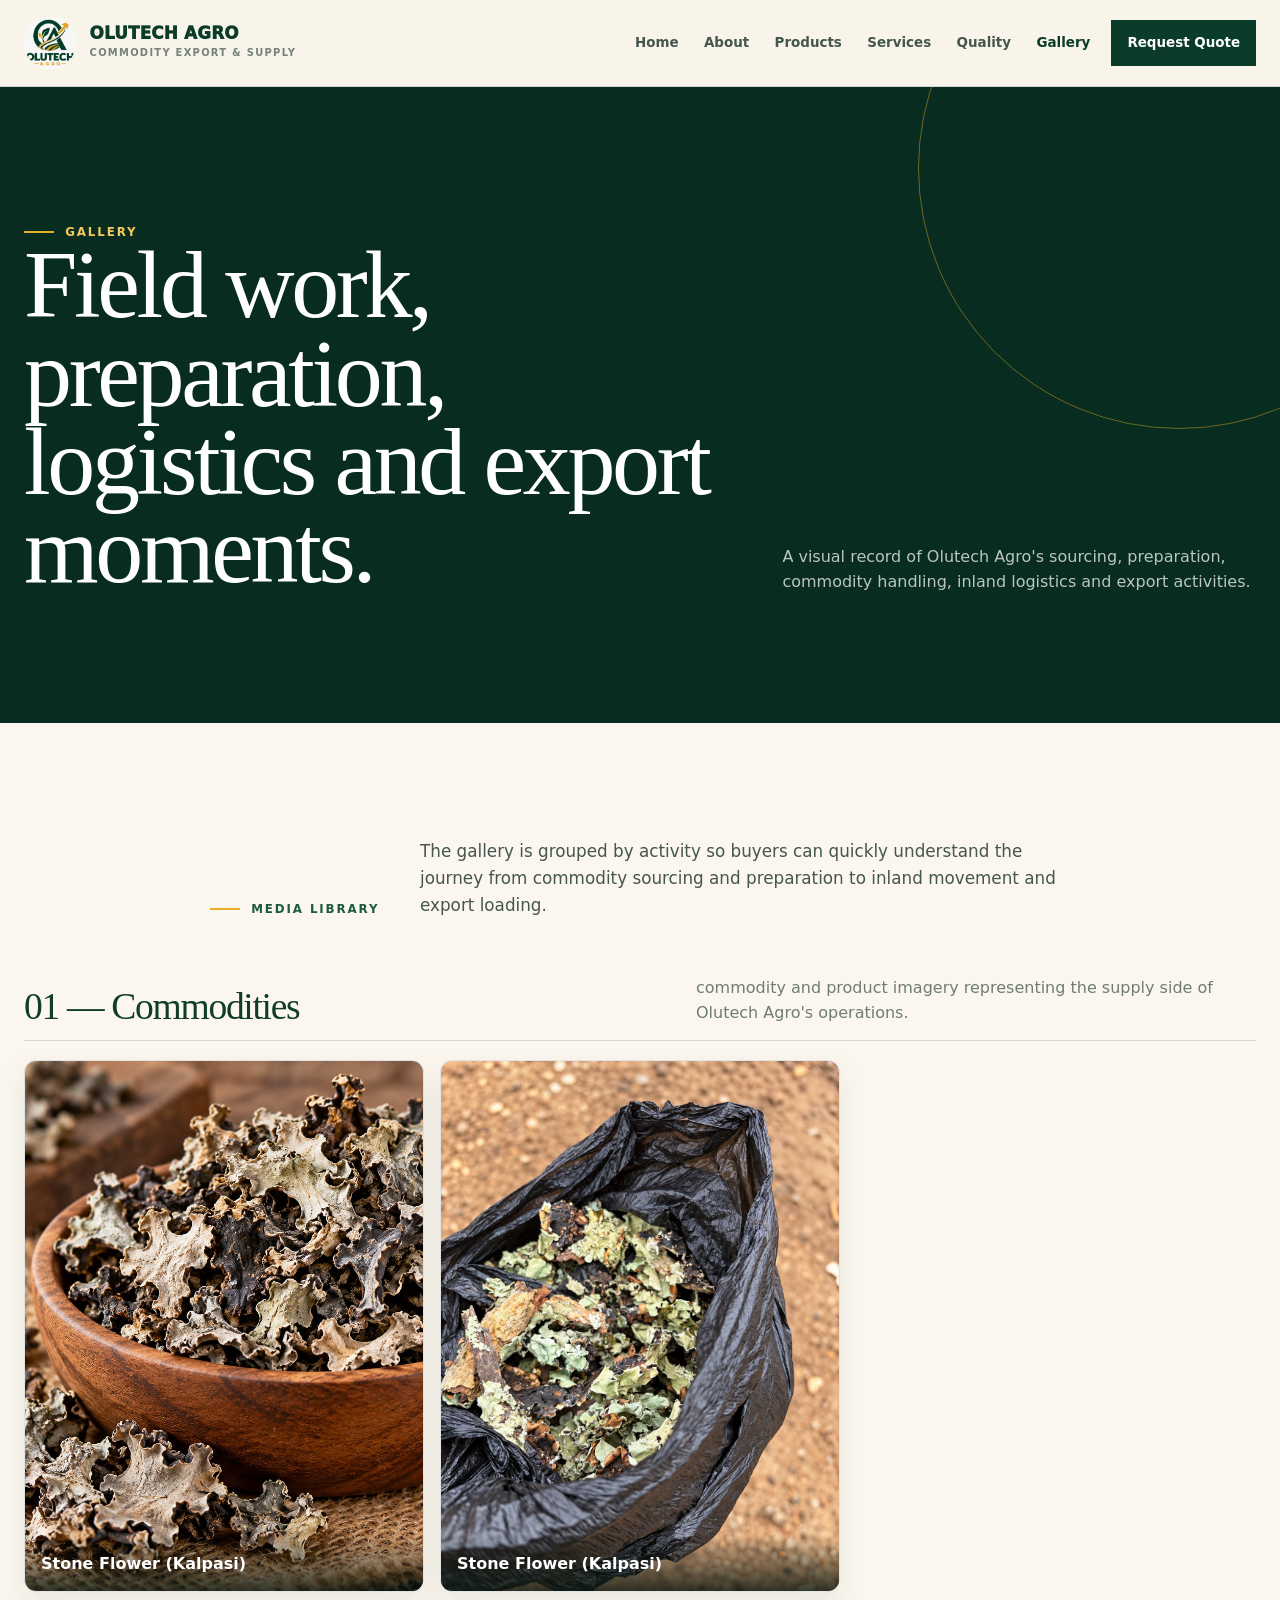
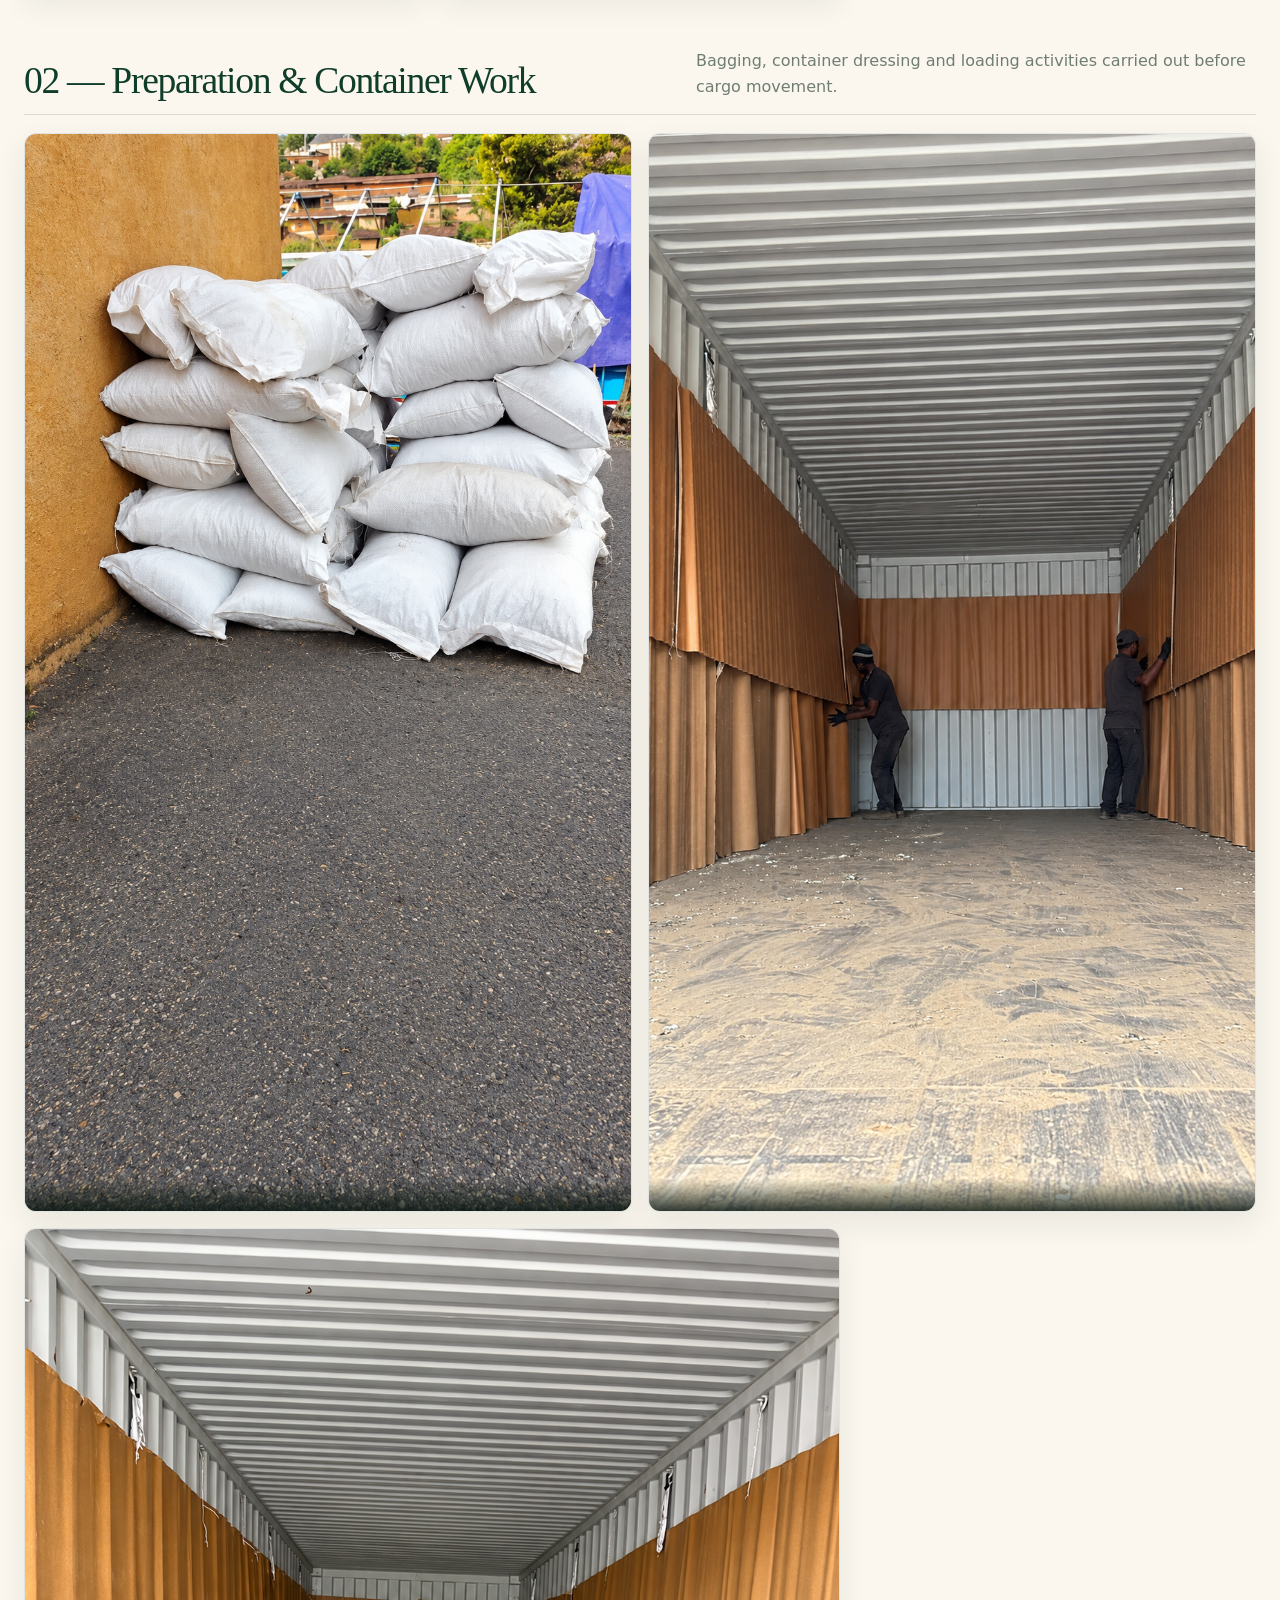
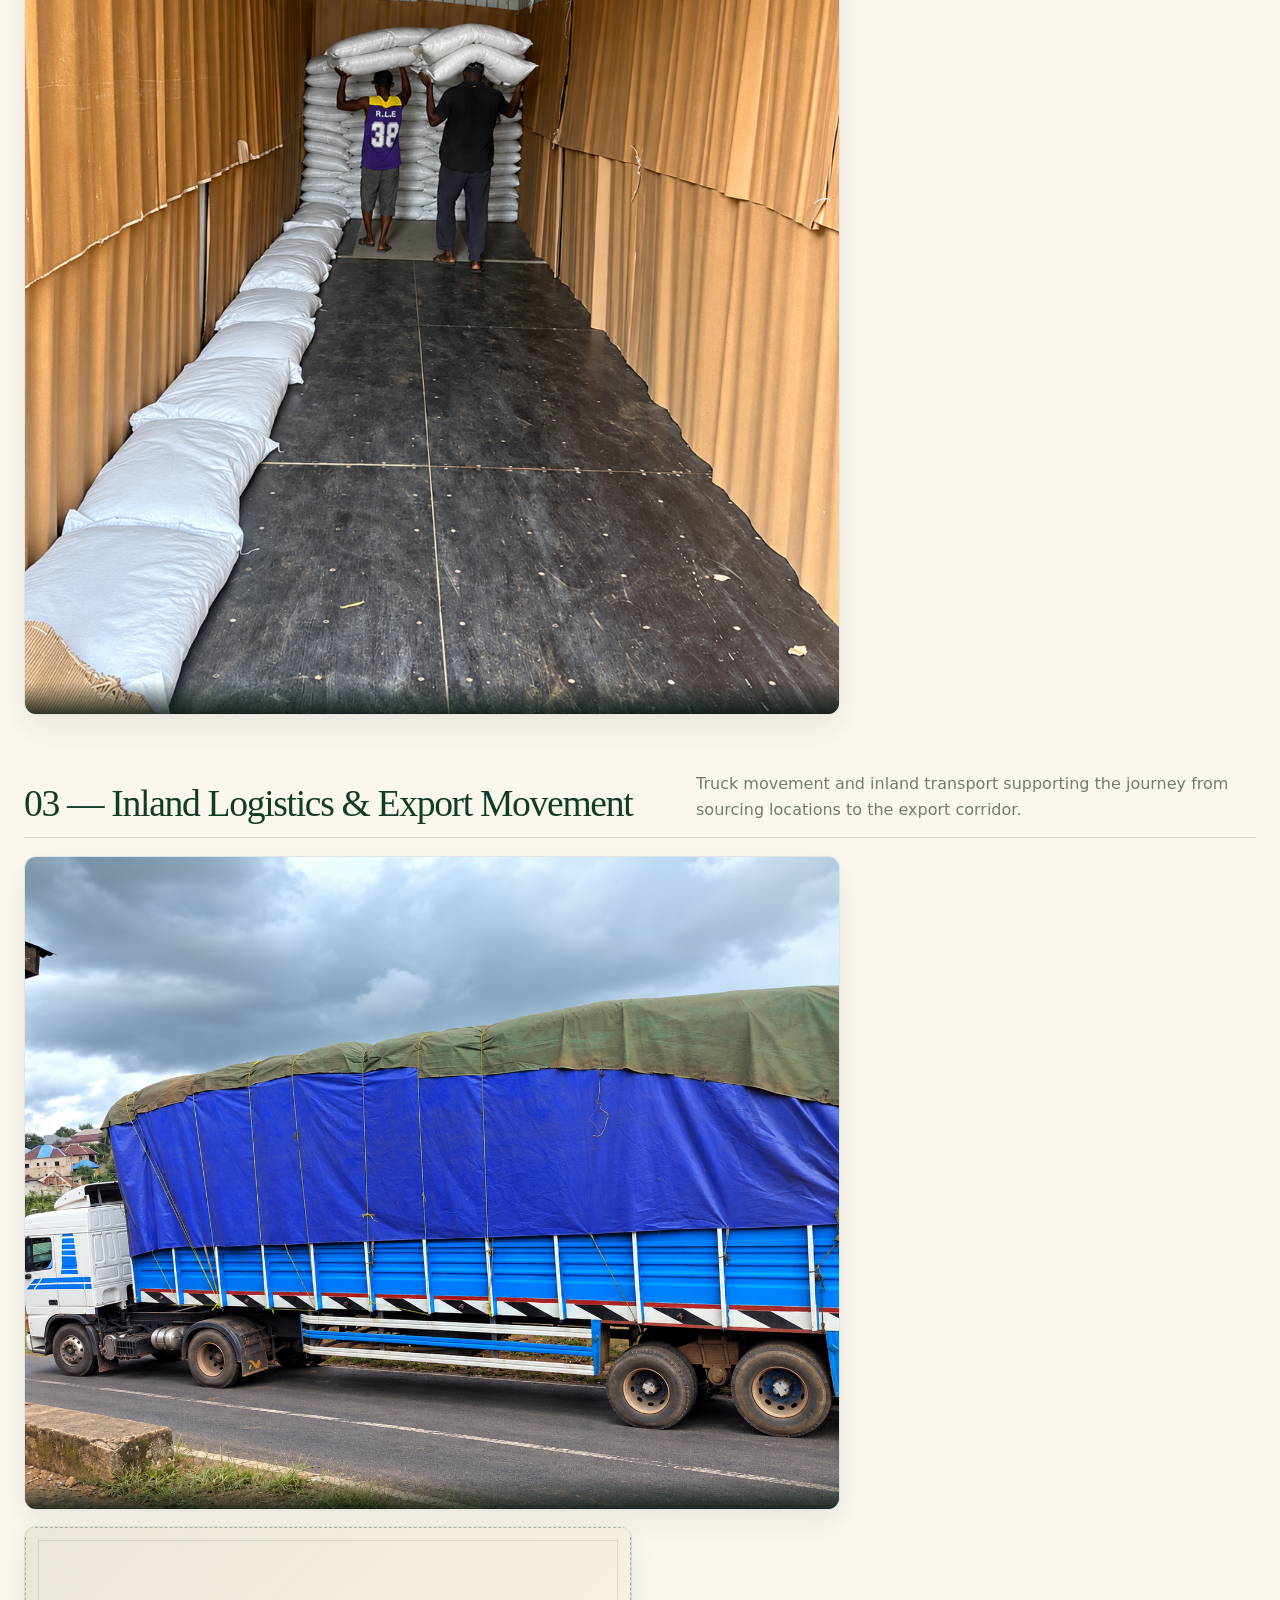
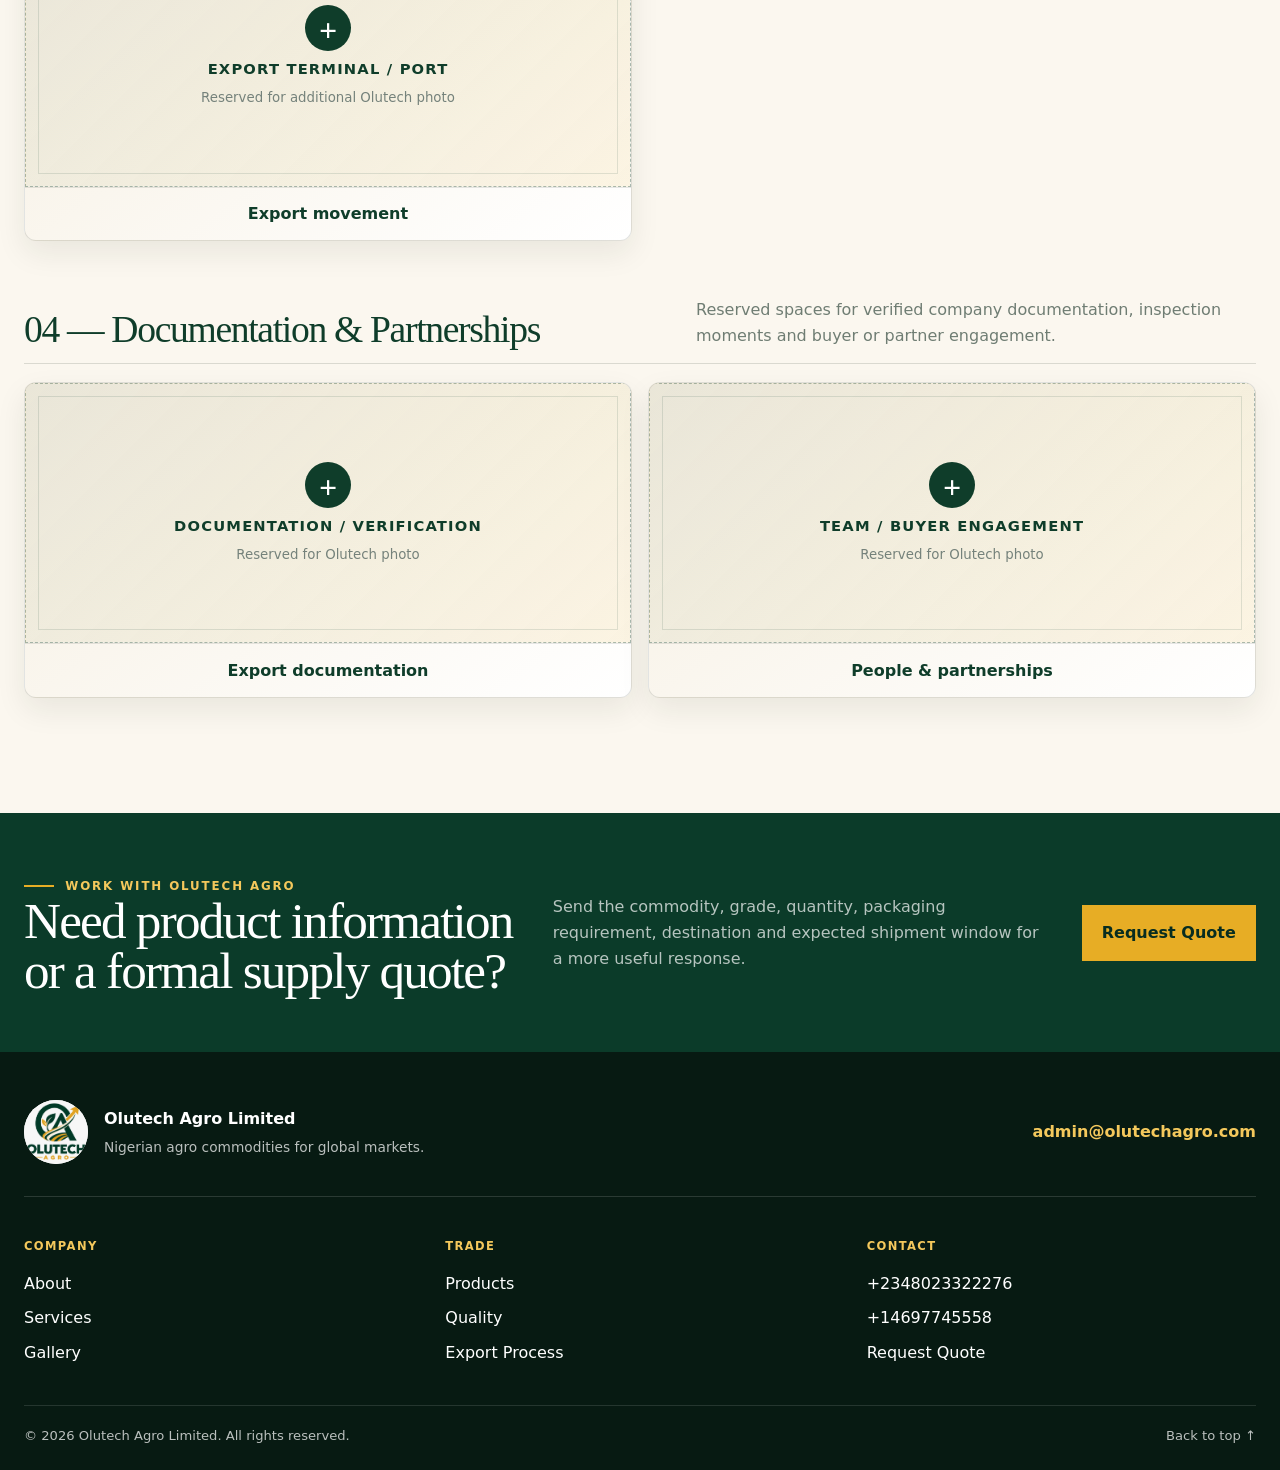
==== commit 4e275716: "Update gallery.html" ====
--- a/gallery.html
+++ b/gallery.html
@@ -77,7 +77,7 @@
         <div class="gallery-grid-organized">
 
           <figure class="gallery-card gallery-card--tall reveal"><img src="assets/generated/stone-flower.jpg" loading="lazy" alt="Stone Flower Kalpasi botanical commodity"><figcaption>Stone Flower (Kalpasi)</figcaption></figure>
-          <figure class="gallery-card gallery-card--tall reveal"><img src=C:\Users\idris\Downloads\Olutech_Agro_Cardinal_Torch_Redesign_v3_Images\olutech-cardinal-redesign\assets\products\IMG_0541.HEIC loading="lazy" alt="Stone Flower Kalpasi botanical commodity"><figcaption>Stone Flower (Kalpasi)</figcaption></figure>
+          <figure class="gallery-card gallery-card--tall reveal"><img src="assets\products\IMG_0541.HEIC" loading="lazy" alt="Stone Flower Kalpasi botanical commodity"><figcaption>Stone Flower (Kalpasi)</figcaption></figure>
 
         </div>
       </div>
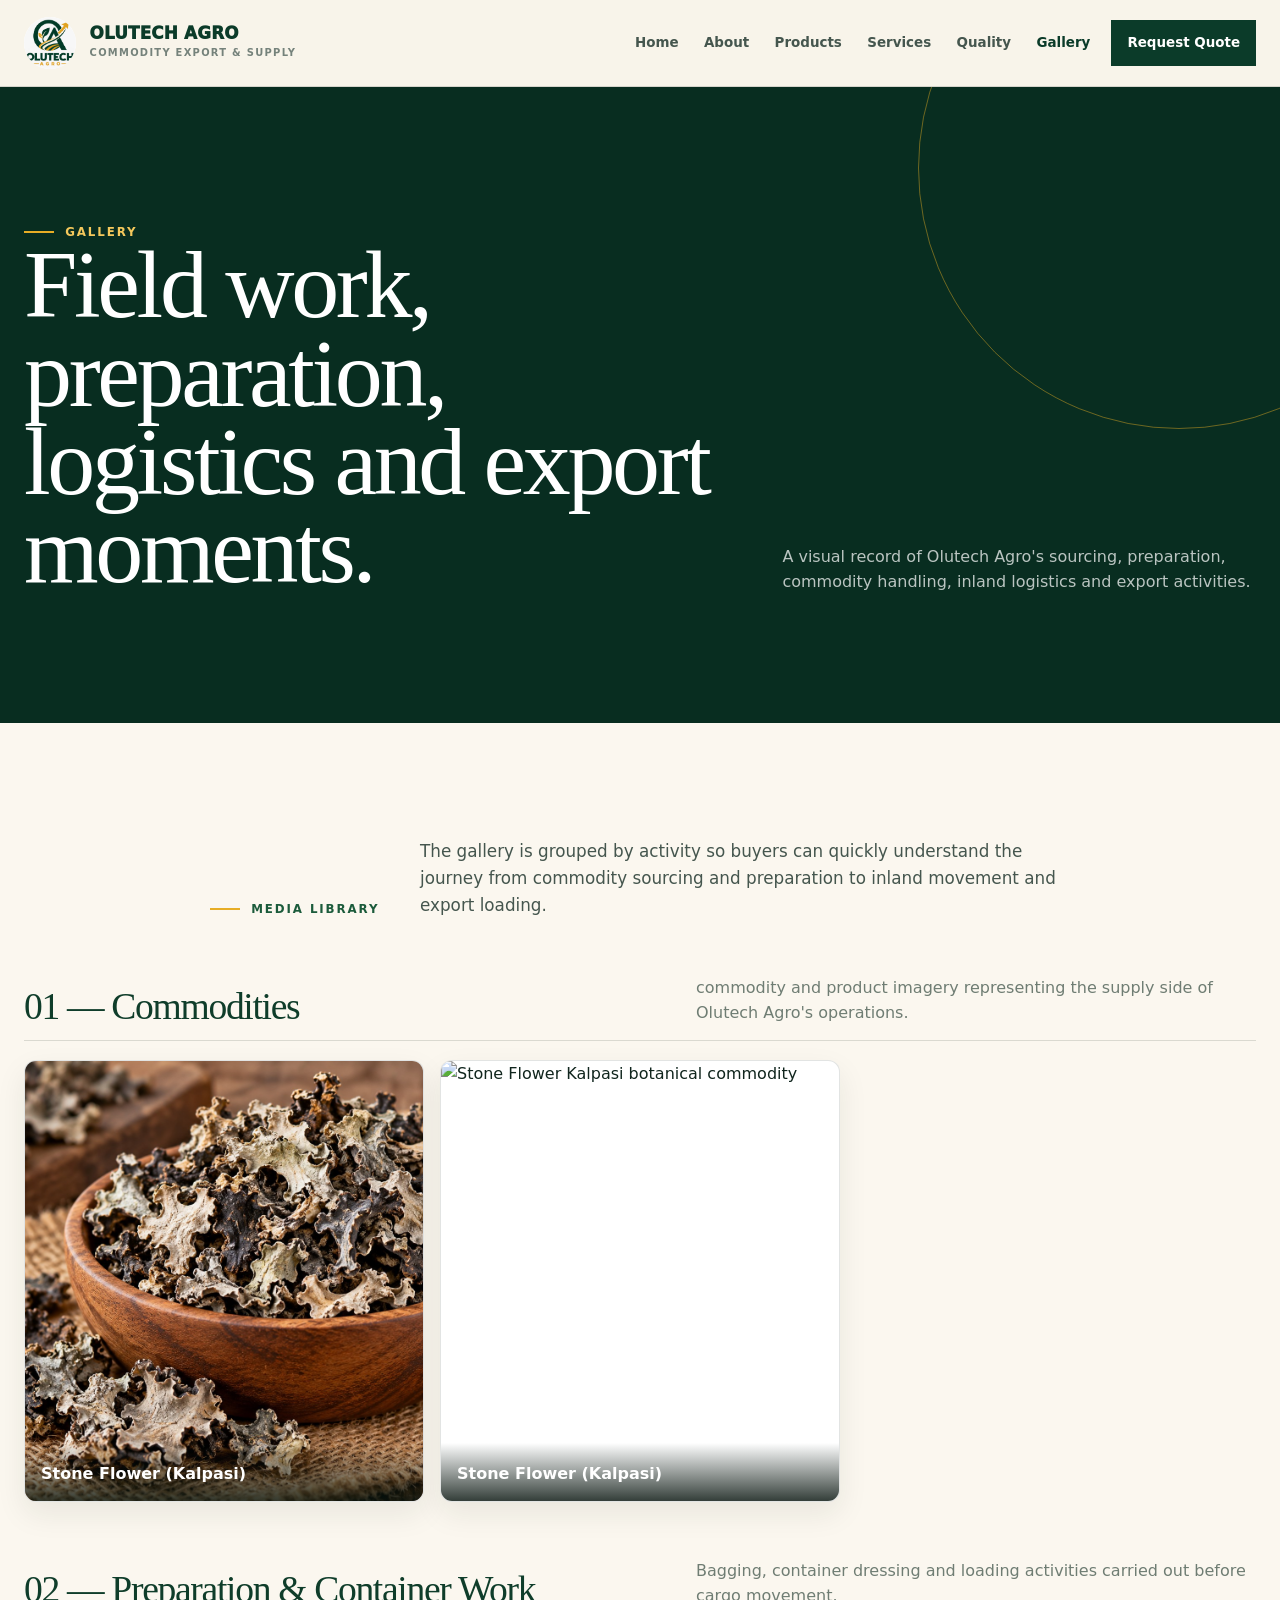
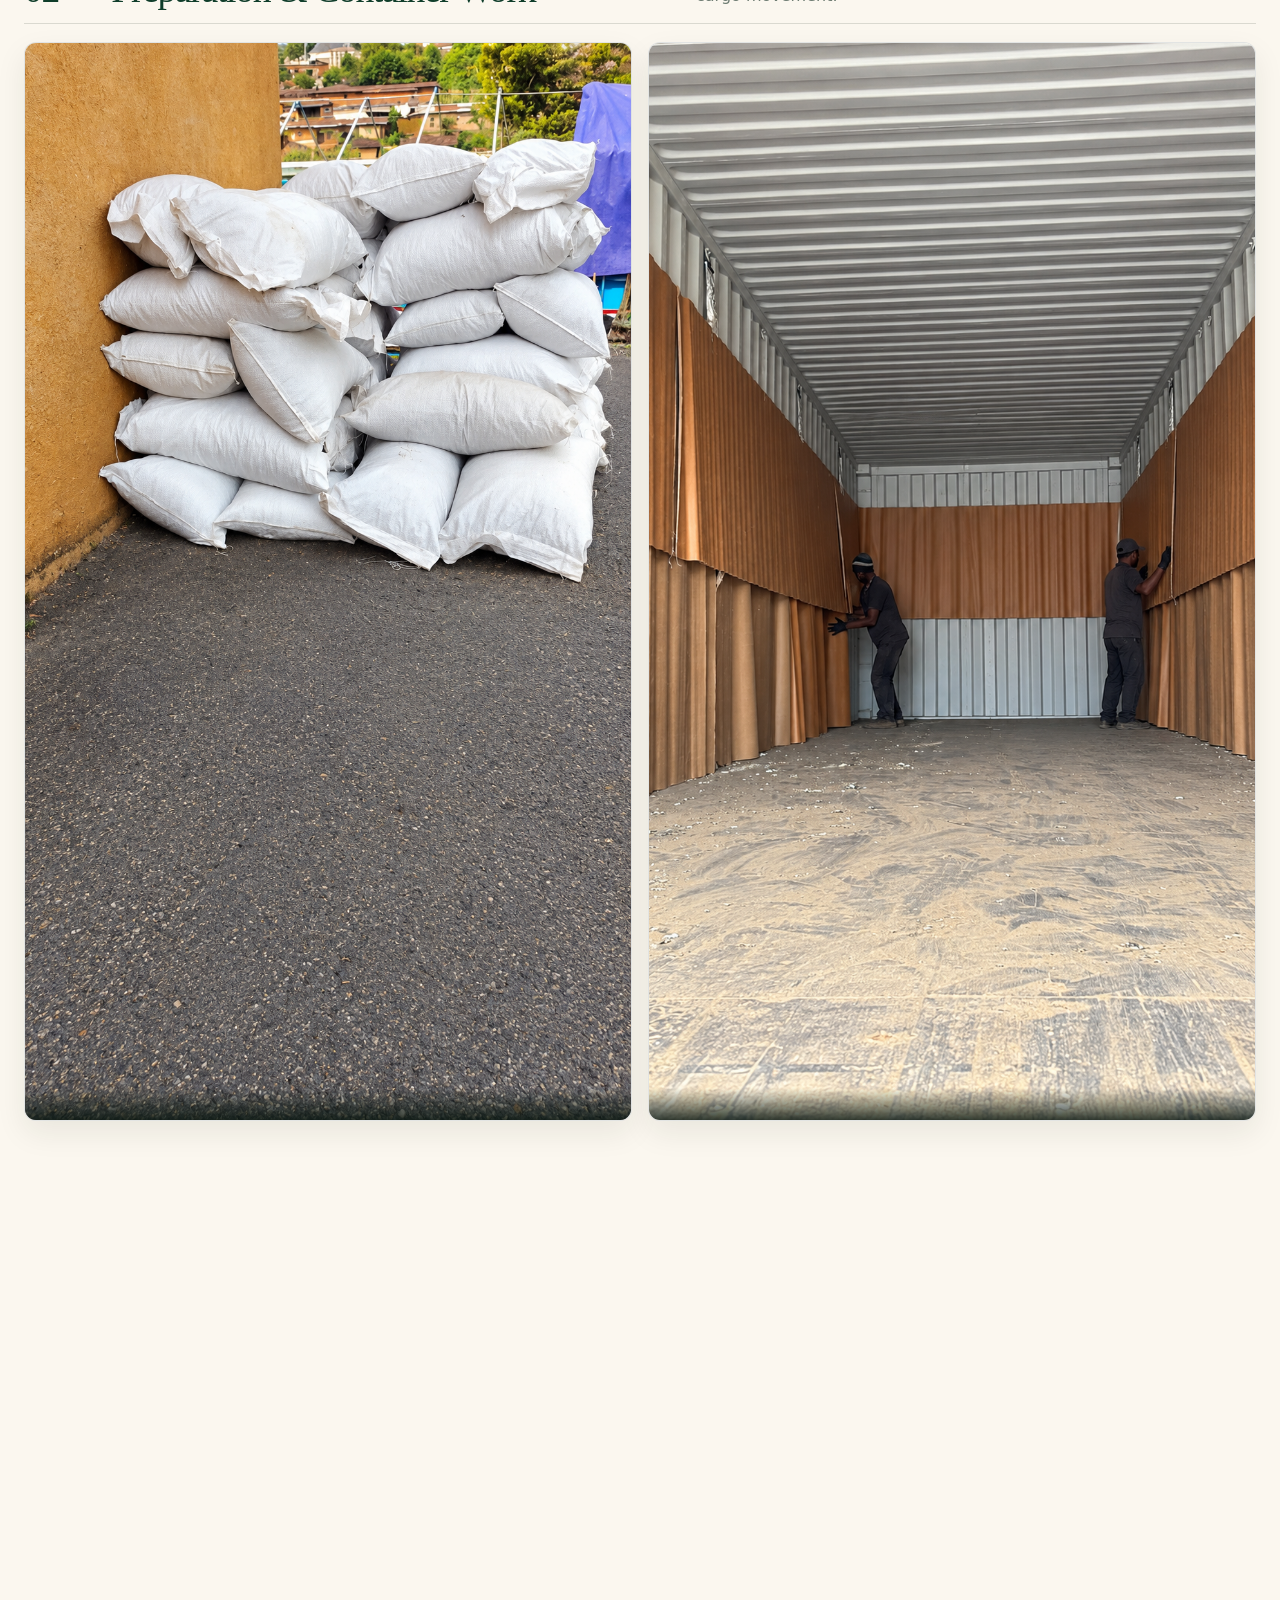
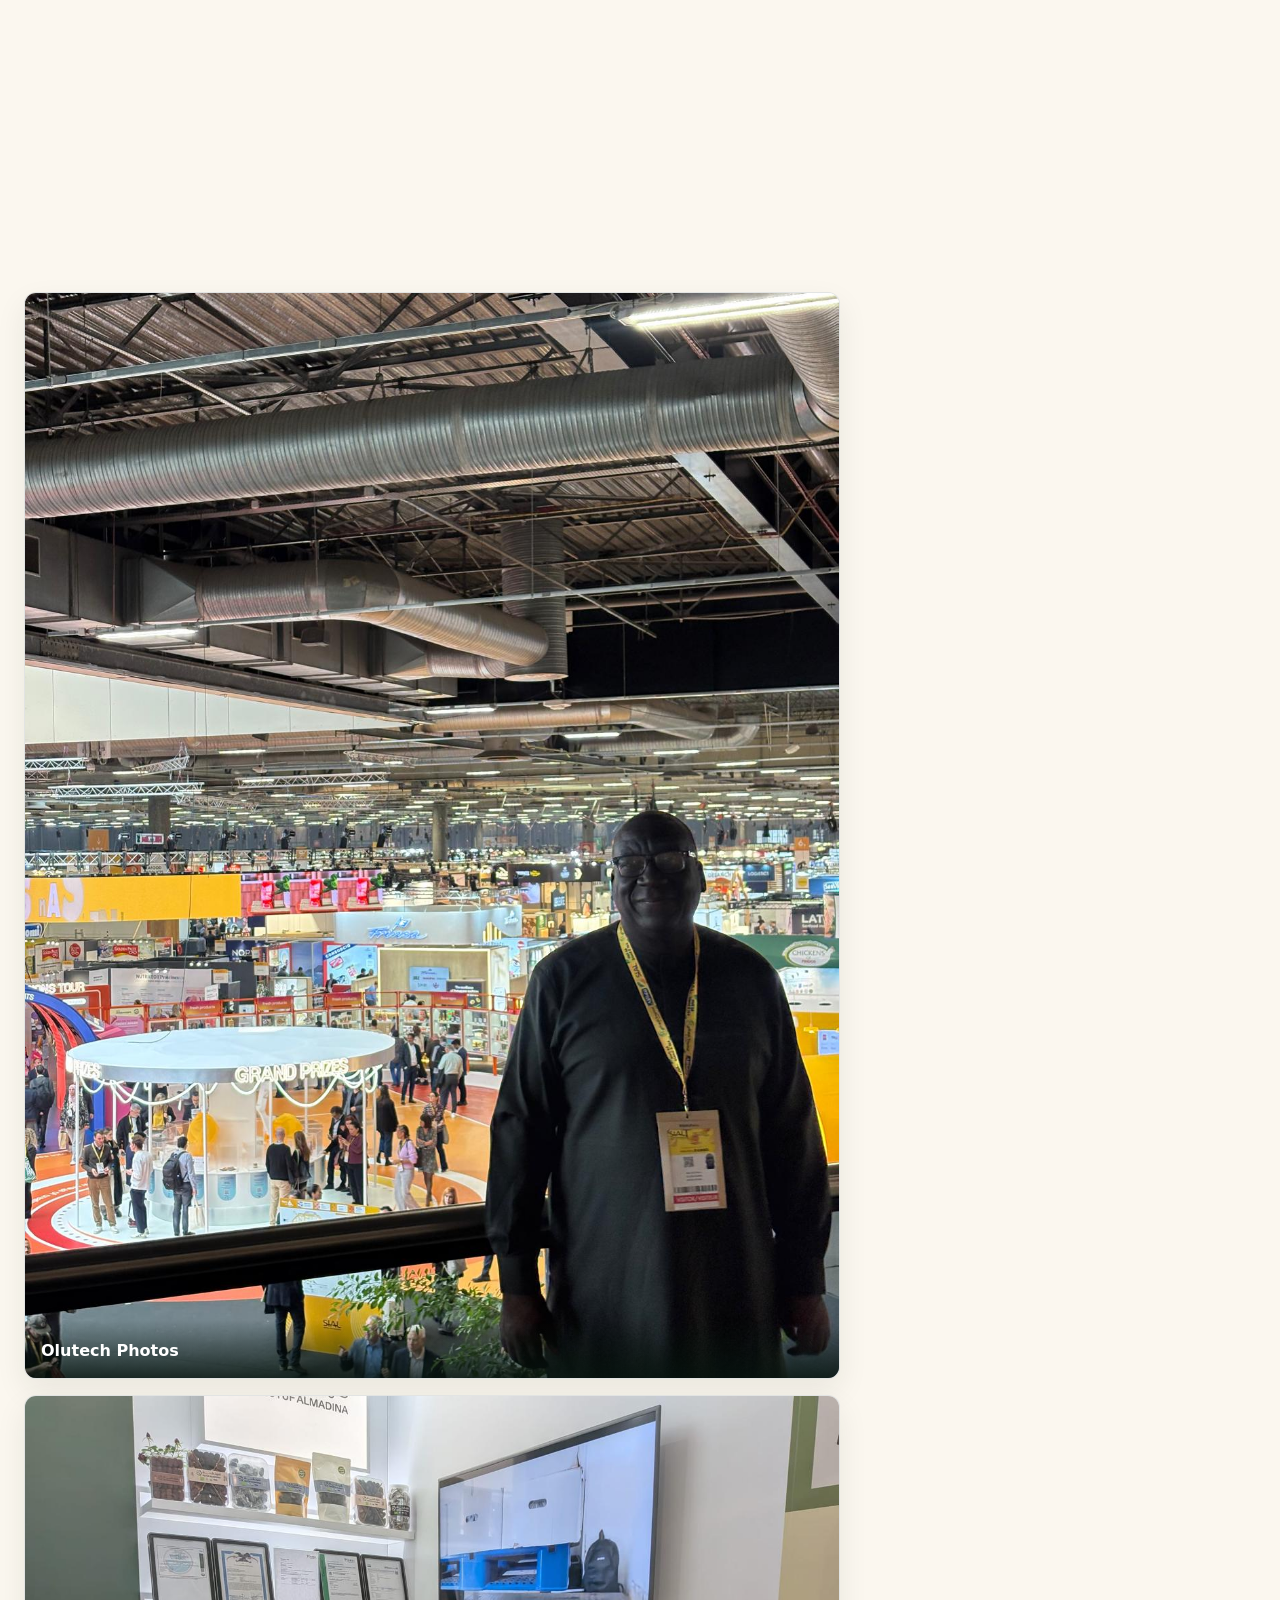
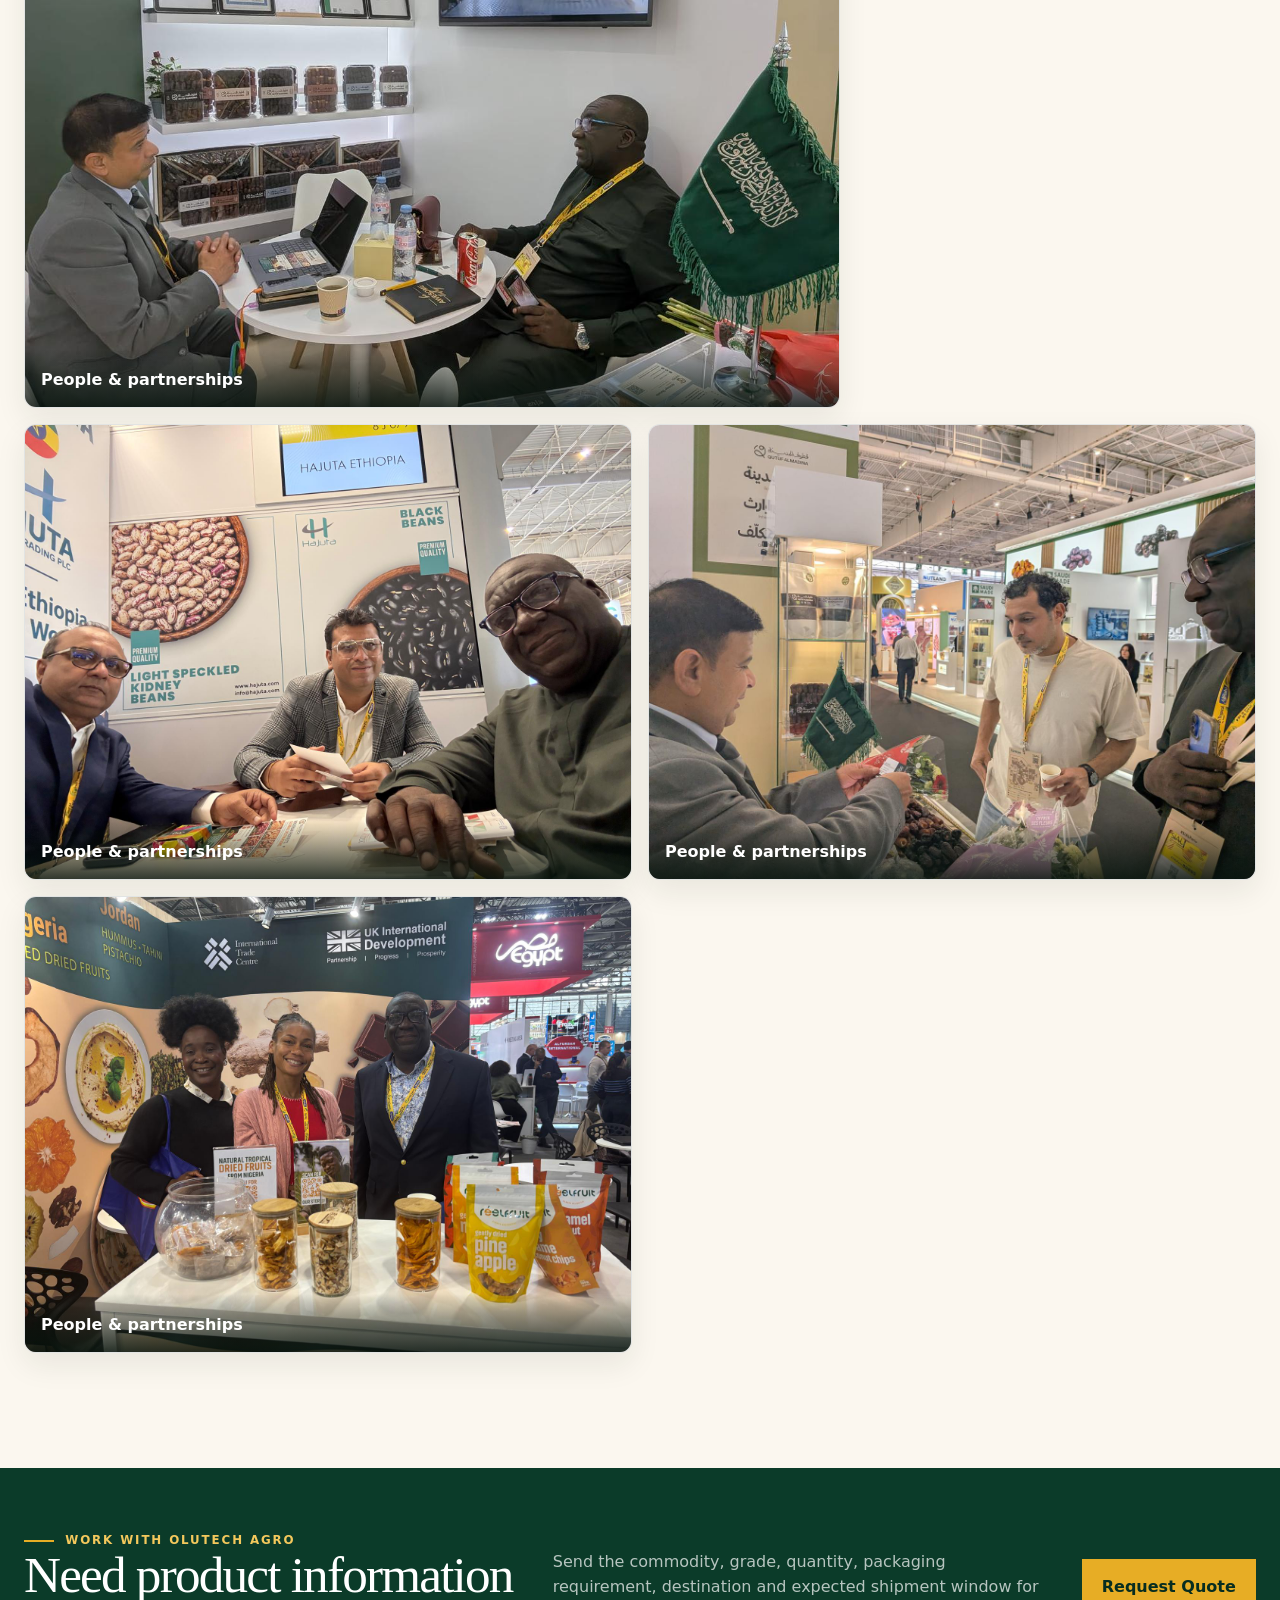
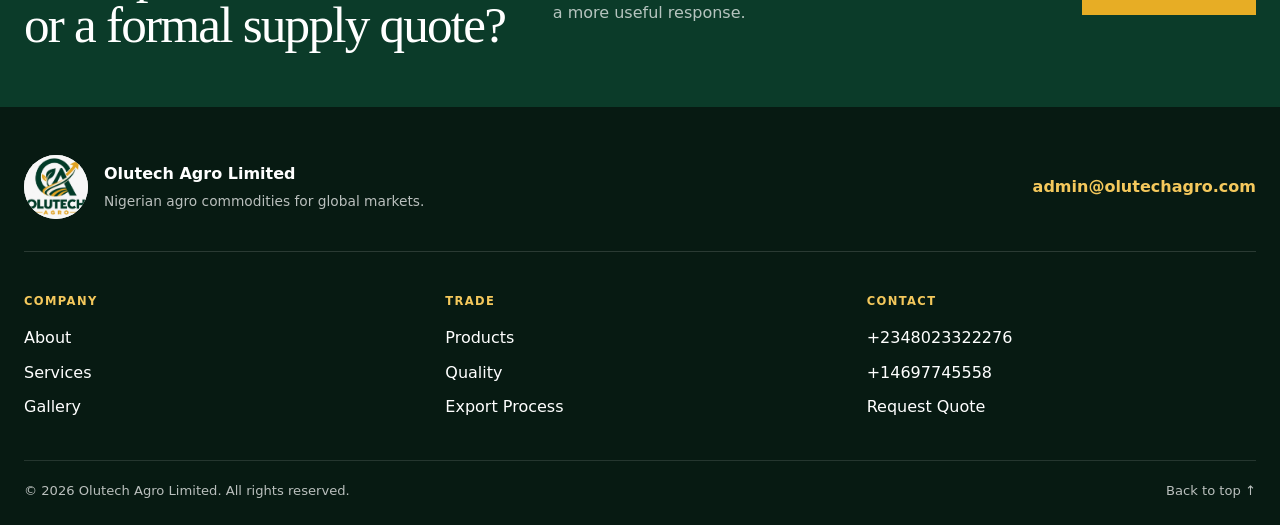
==== commit ae7f86a2: "new photos" ====
--- a/gallery.html
+++ b/gallery.html
@@ -77,7 +77,7 @@
         <div class="gallery-grid-organized">
 
           <figure class="gallery-card gallery-card--tall reveal"><img src="assets/generated/stone-flower.jpg" loading="lazy" alt="Stone Flower Kalpasi botanical commodity"><figcaption>Stone Flower (Kalpasi)</figcaption></figure>
-          <figure class="gallery-card gallery-card--tall reveal"><img src="assets\products\IMG_0541.HEIC" loading="lazy" alt="Stone Flower Kalpasi botanical commodity"><figcaption>Stone Flower (Kalpasi)</figcaption></figure>
+          <figure class="gallery-card gallery-card--tall reveal"><img src=C:\Users\idris\Downloads\Olutech_Agro_Cardinal_Torch_Redesign_v3_Images\olutech-cardinal-redesign\assets\products\IMG_0541.HEIC loading="lazy" alt="Stone Flower Kalpasi botanical commodity"><figcaption>Stone Flower (Kalpasi)</figcaption></figure>
 
         </div>
       </div>
@@ -111,8 +111,14 @@
           <p>Reserved spaces for verified company documentation, inspection moments and buyer or partner engagement.</p>
         </div>
         <div class="gallery-grid-organized">
-          <figure class="gallery-card gallery-card--placeholder reveal"><div class="frame-placeholder"><span>+</span><strong>Documentation / verification</strong><small>Reserved for Olutech photo</small></div><figcaption>Export documentation</figcaption></figure>
-          <figure class="gallery-card gallery-card--placeholder reveal"><div class="frame-placeholder"><span>+</span><strong>Team / buyer engagement</strong><small>Reserved for Olutech photo</small></div><figcaption>People &amp; partnerships</figcaption></figure>
+          <figure class="gallery-card gallery-card--hero reveal"><img src="assets\products\IMG-20261019-WA0009.jpg" loading="lazy" alt="SIAL Paris"><figcaption>Olutech Photos</figcaption></figure>
+          <figure class="gallery-card gallery-card--hero reveal"><img src="assets\products\IMG-20261019-WA0003.jpg" loading="lazy" alt="SIAL Paris"><figcaption>People &amp; partnerships</figcaption></figure>
+          <figure class="gallery-card gallery-card--half reveal"><img src="assets\products\IMG-20261019-WA0006.jpg" loading="lazy" alt="SIAL Paris"><figcaption>People &amp; partnerships</figcaption></figure>
+          <figure class="gallery-card gallery-card--half reveal"><img src="assets\products\IMG-20261019-WA0007.jpg" loading="lazy" alt="SIAL Paris"><figcaption>People &amp; partnerships</figcaption></figure>
+          <figure class="gallery-card gallery-card--half reveal"><img src="assets\products\IMG-20261019-WA0010.jpg" loading="lazy" alt="SIAL Paris"><figcaption>People &amp; partnerships</figcaption></figure>
+        </div>
+        </div>
+        </div>
         </div>
       </div>
     </section>
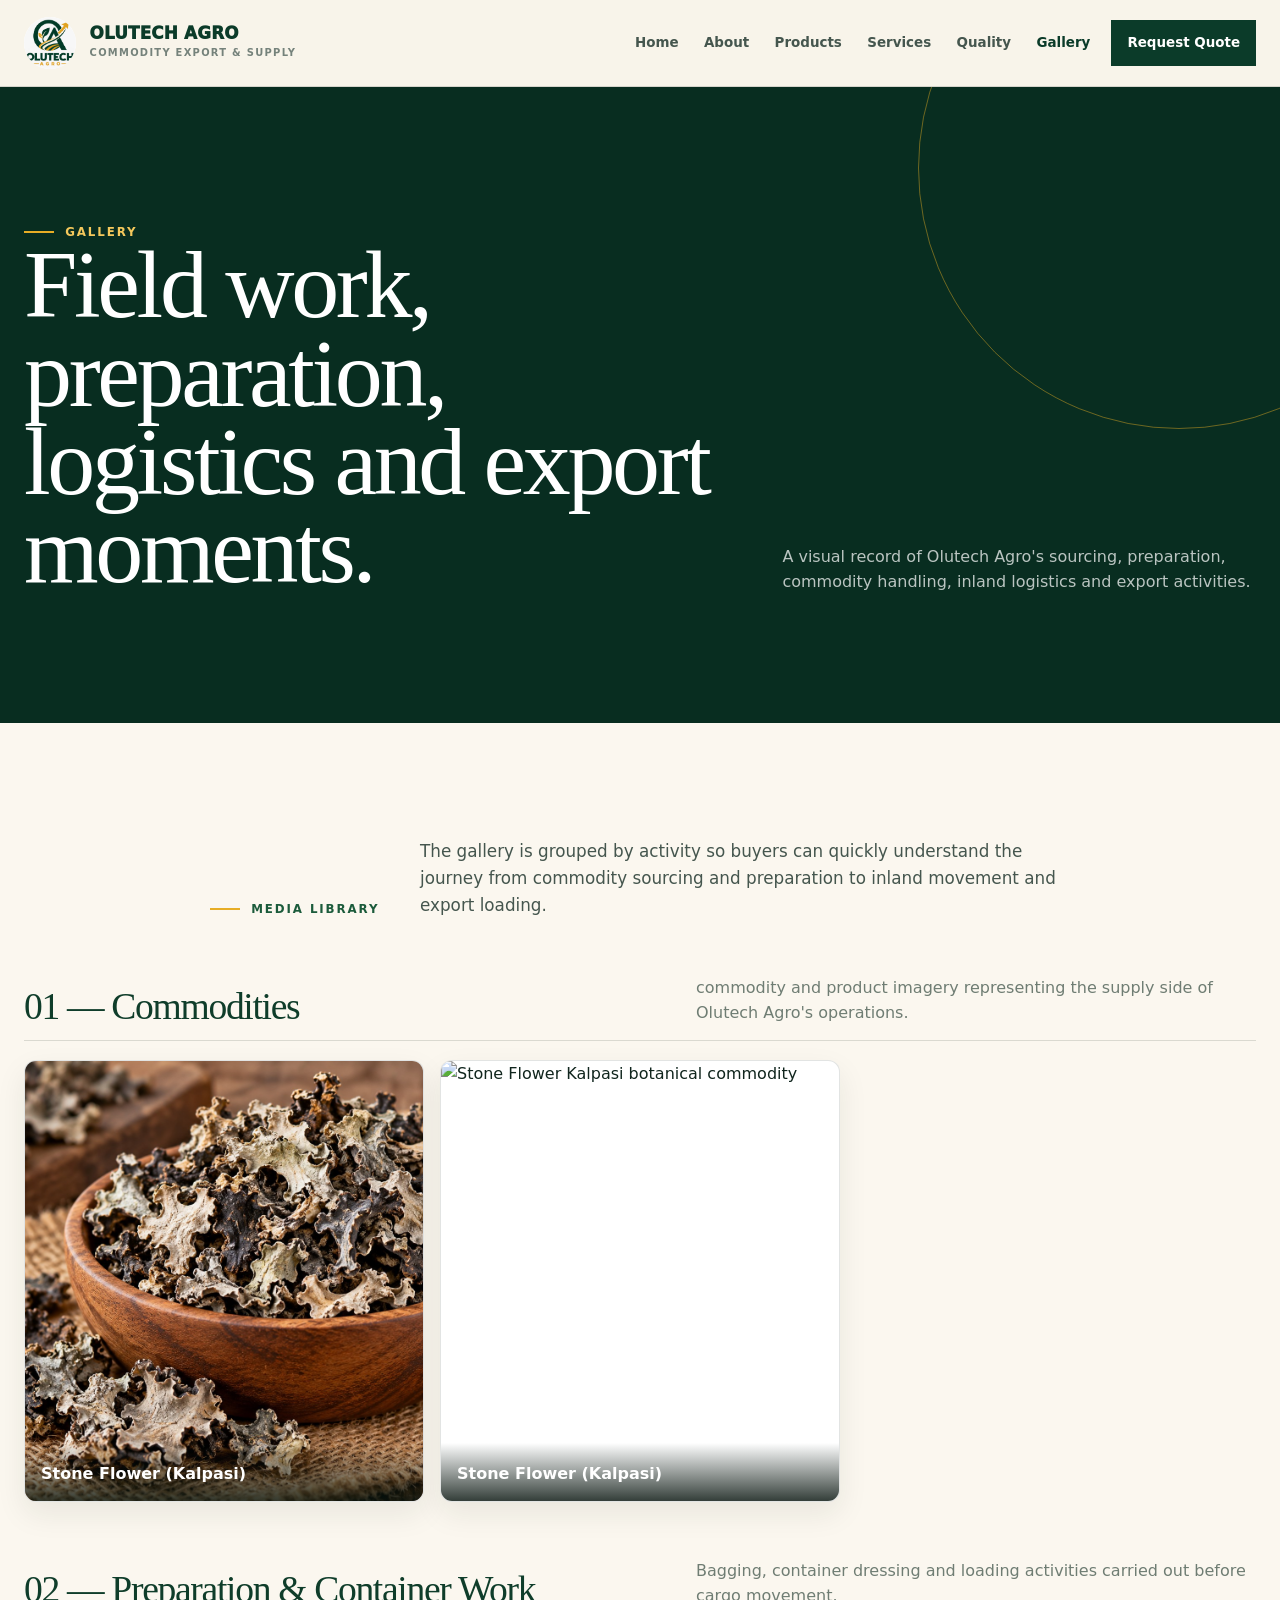
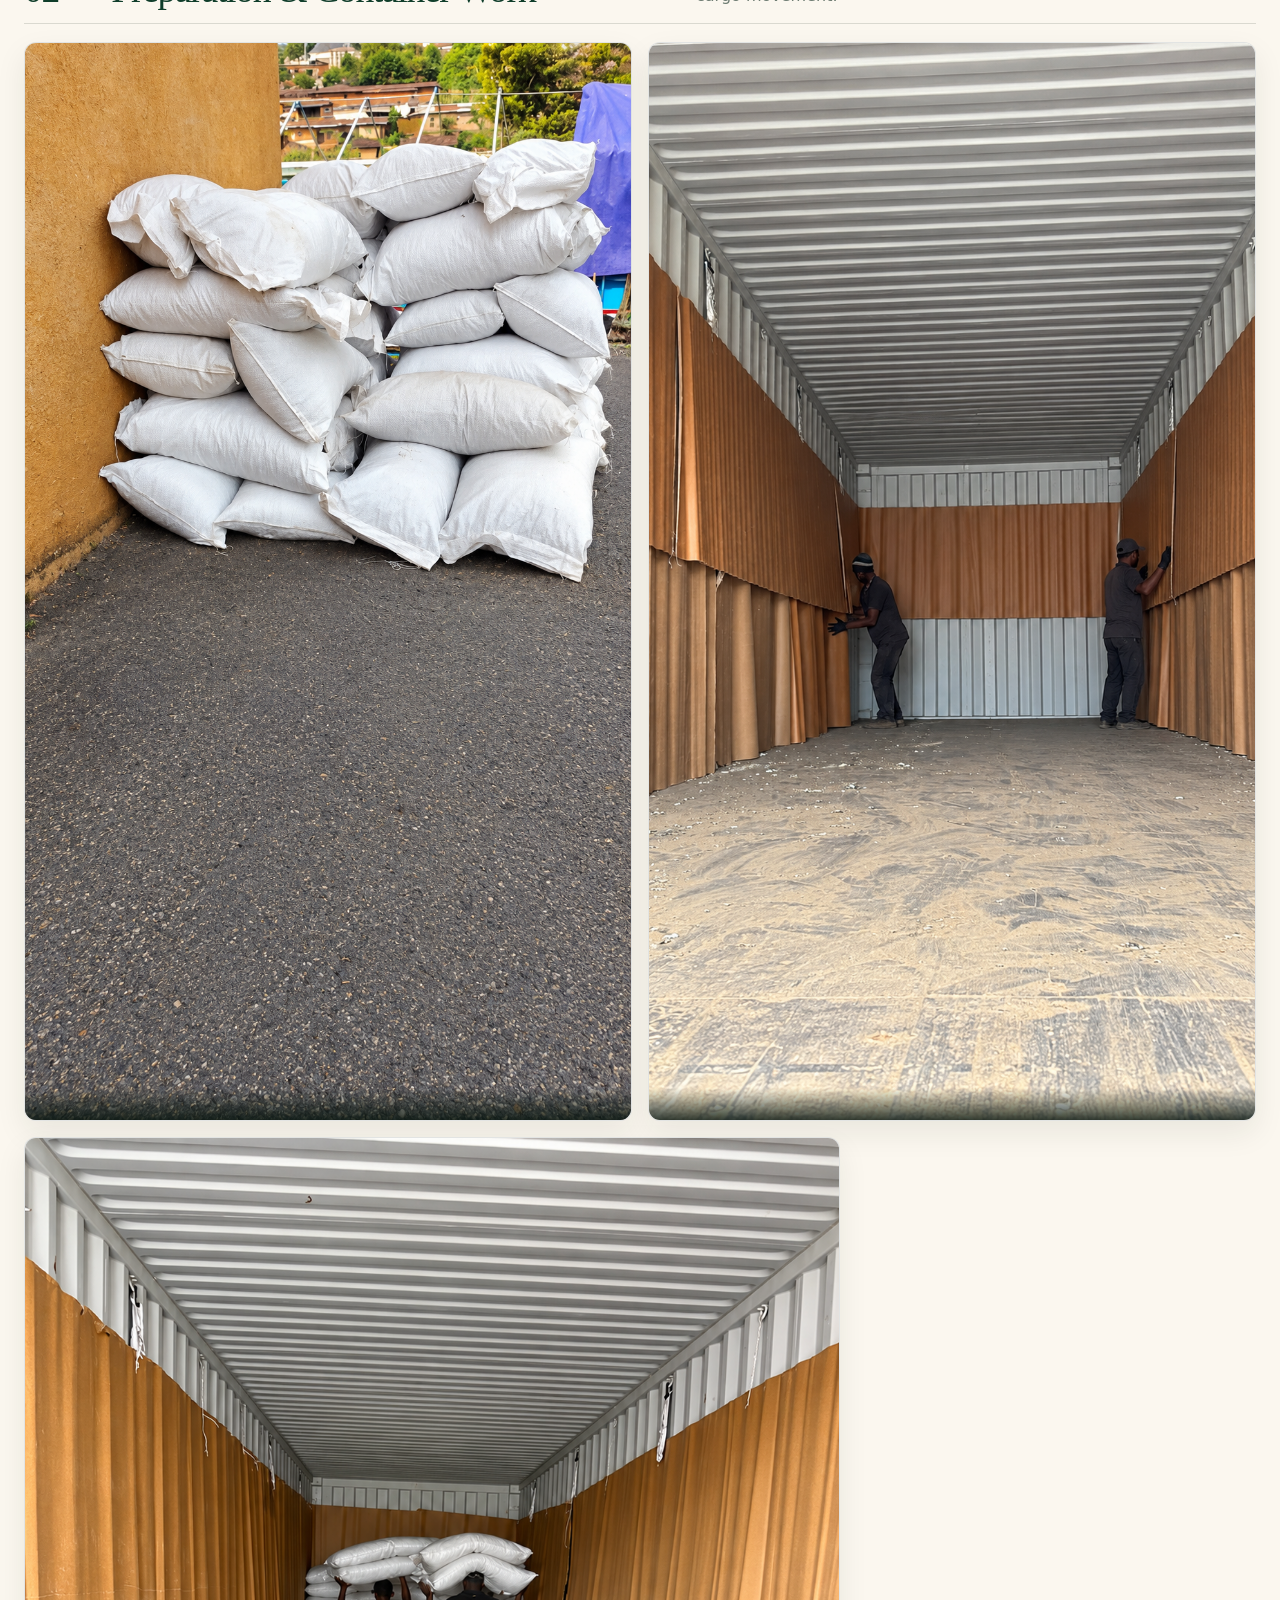
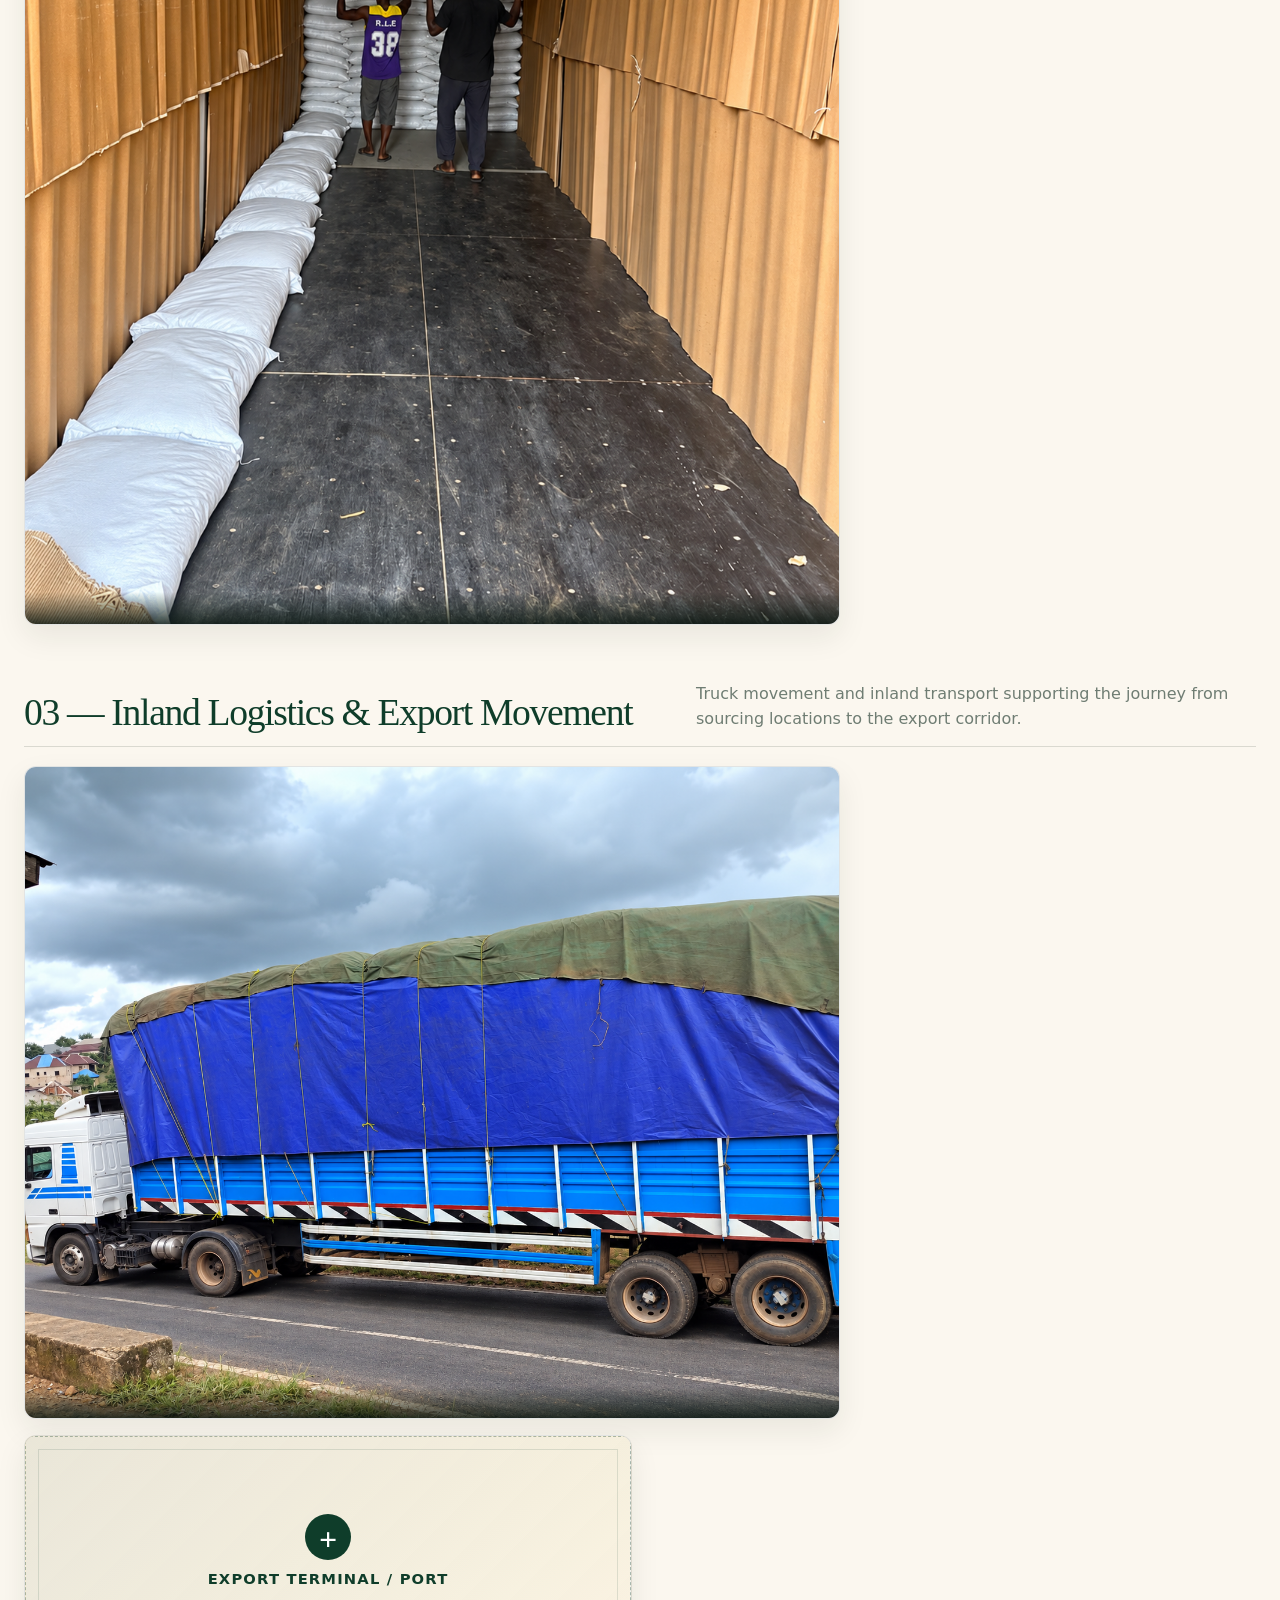
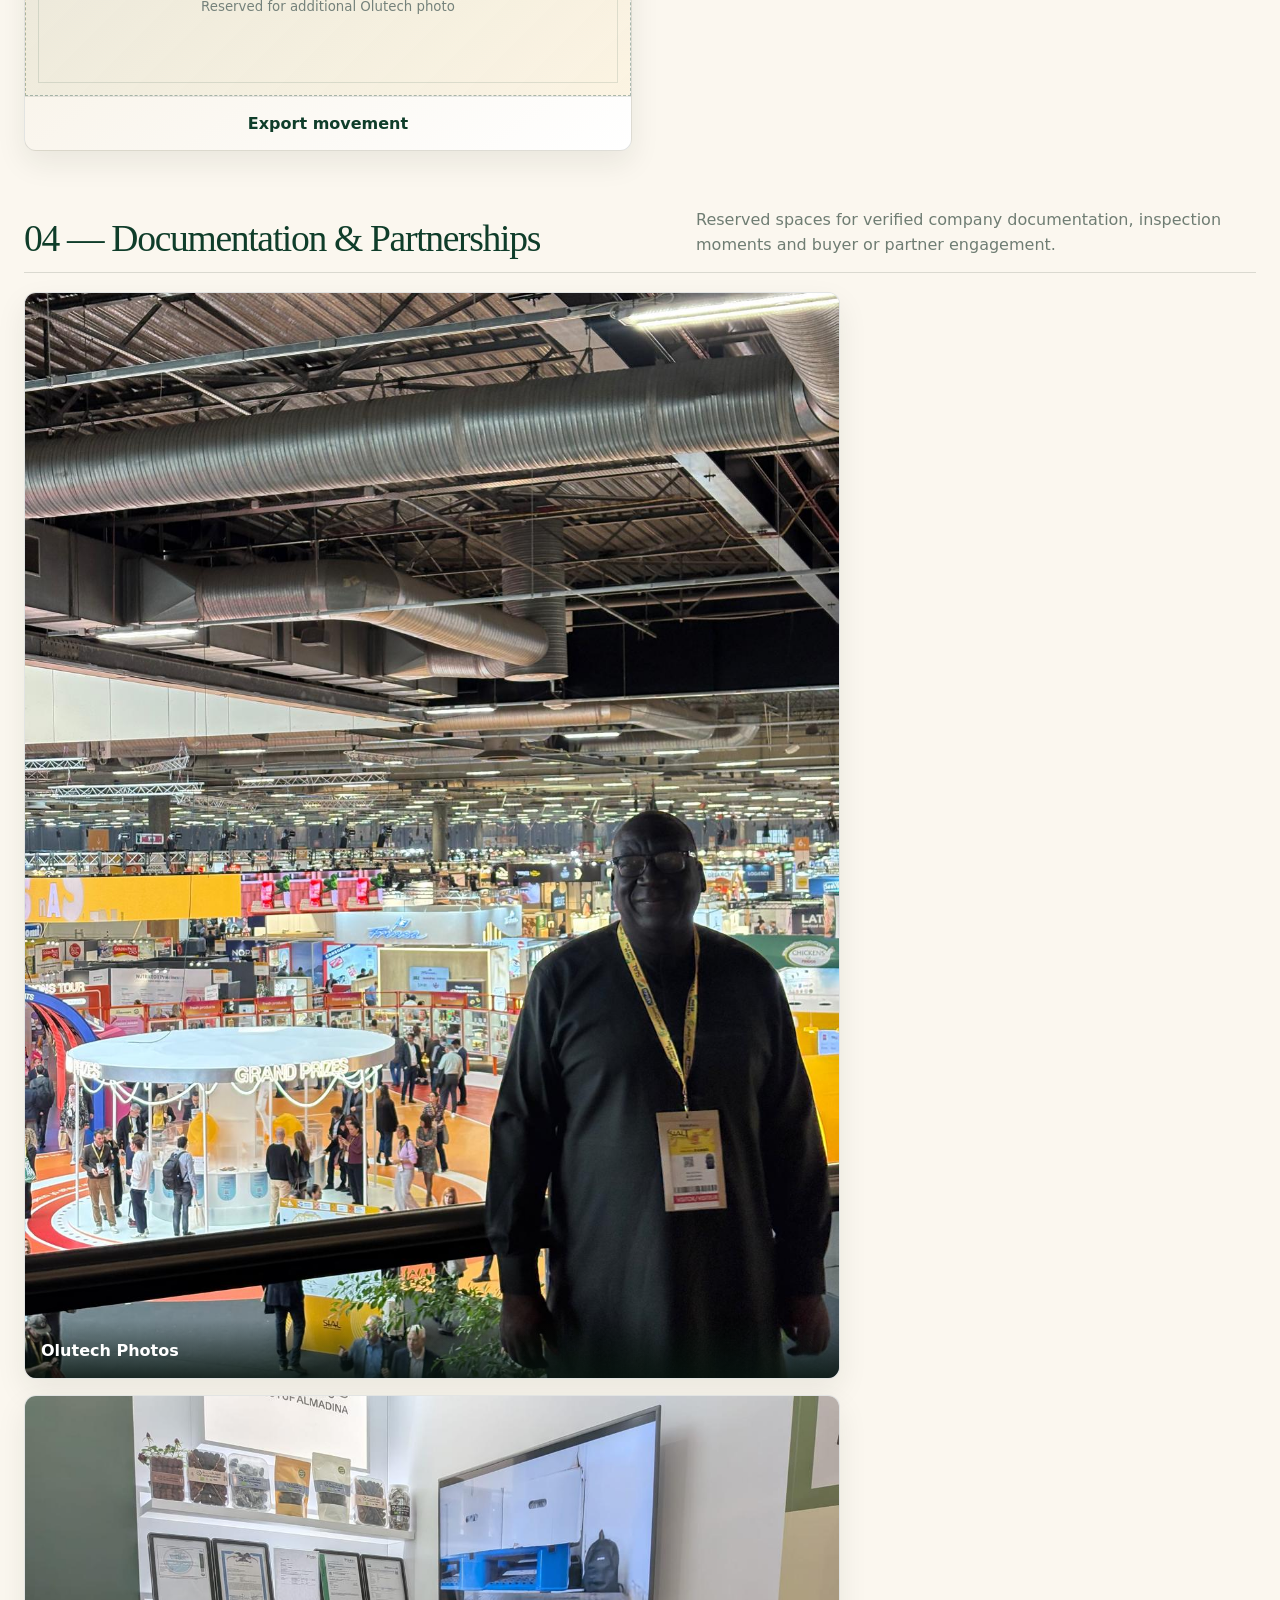
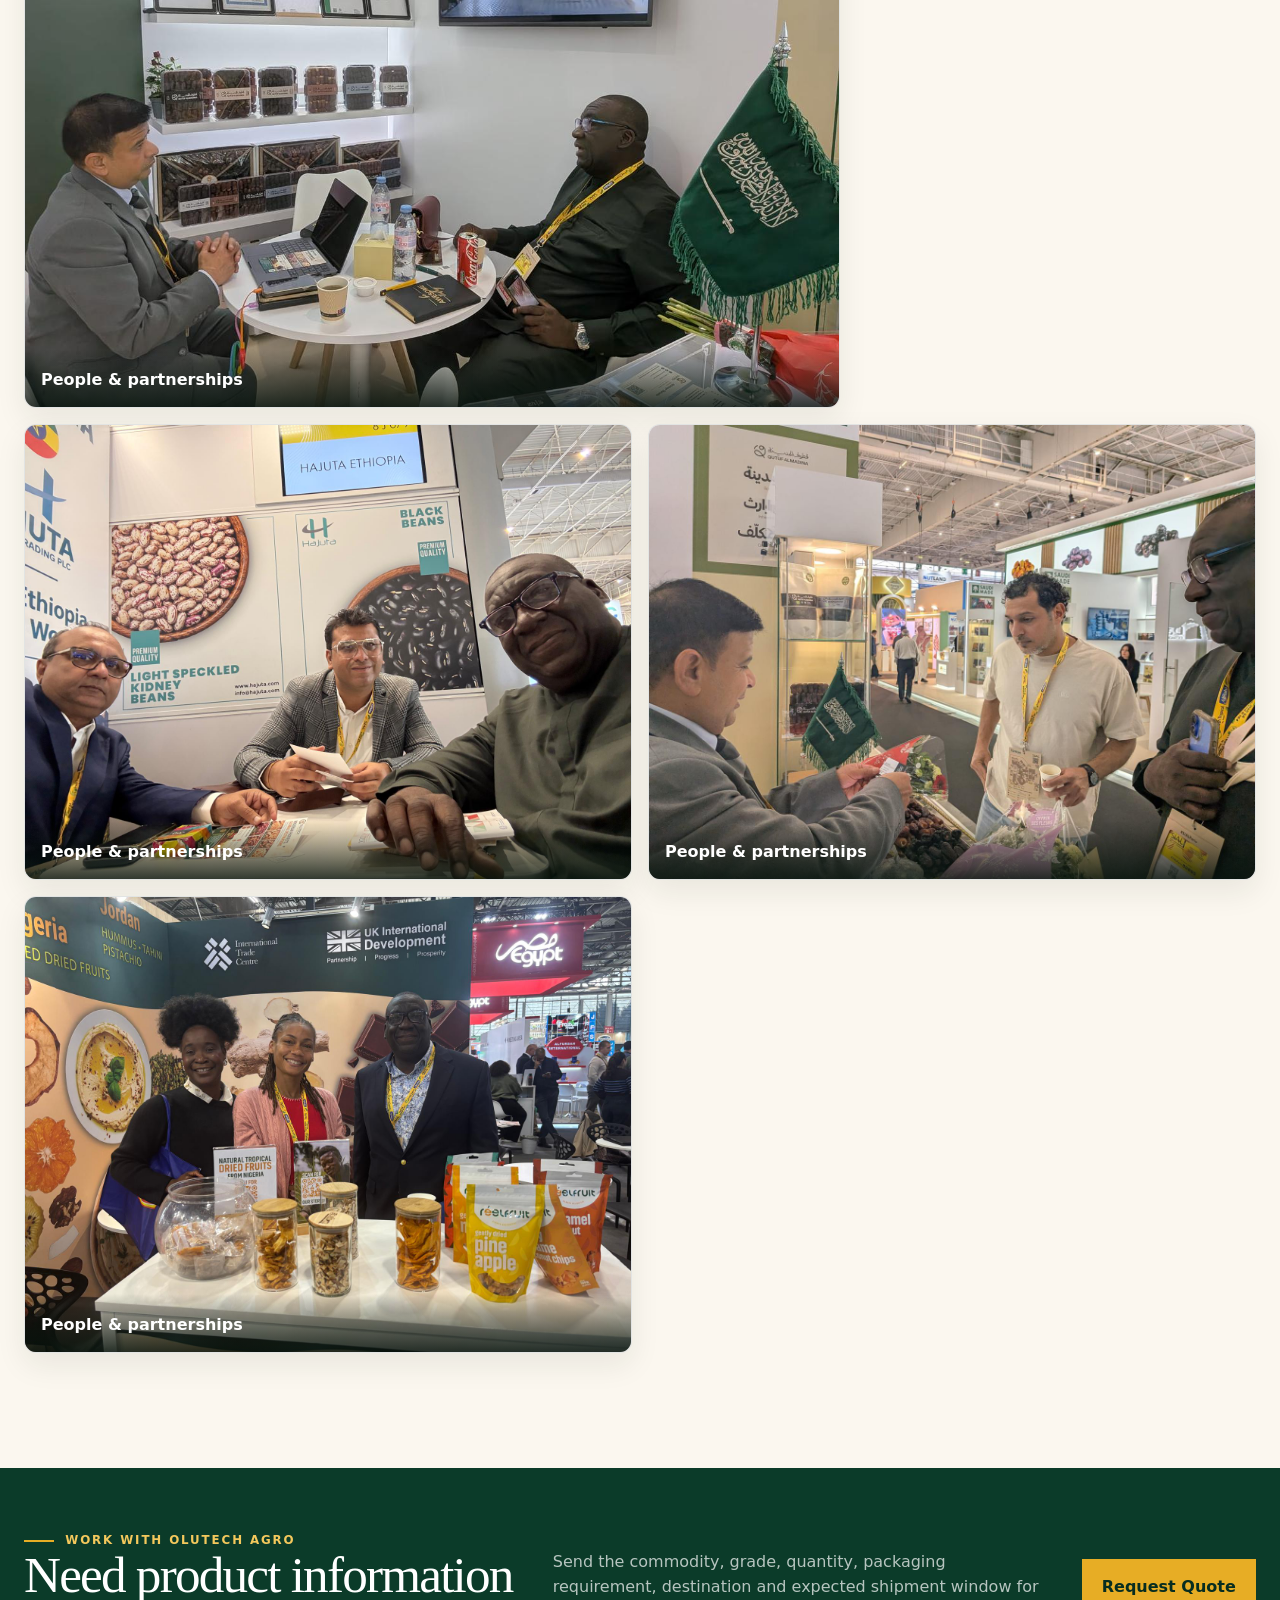
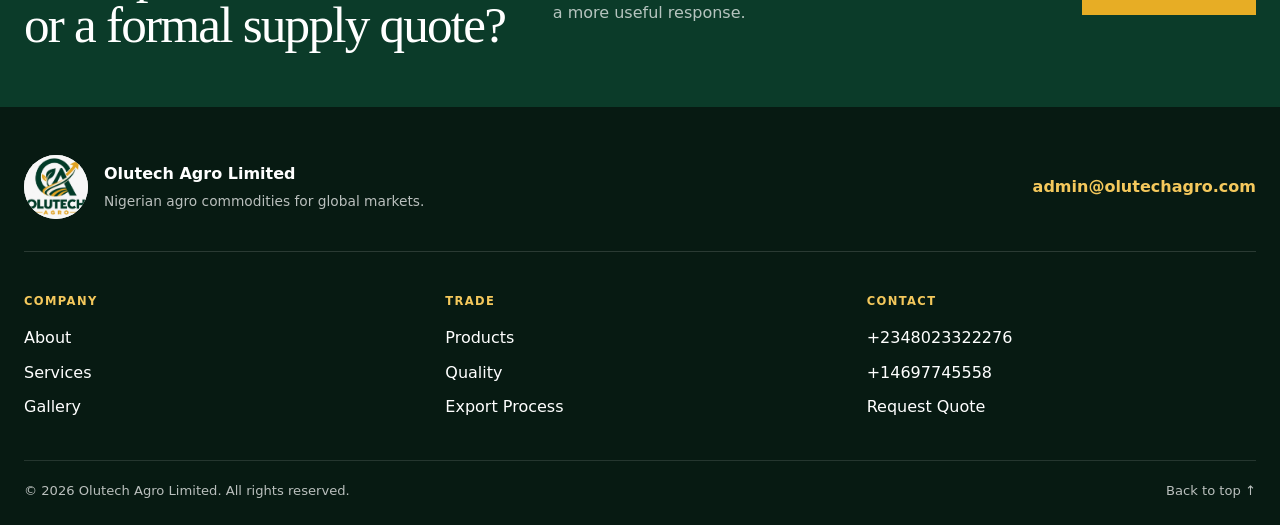
==== commit 3cbcc4db: "new photos" ====
--- a/gallery.html
+++ b/gallery.html
@@ -77,7 +77,7 @@
         <div class="gallery-grid-organized">
 
           <figure class="gallery-card gallery-card--tall reveal"><img src="assets/generated/stone-flower.jpg" loading="lazy" alt="Stone Flower Kalpasi botanical commodity"><figcaption>Stone Flower (Kalpasi)</figcaption></figure>
-          <figure class="gallery-card gallery-card--tall reveal"><img src=C:\Users\idris\Downloads\Olutech_Agro_Cardinal_Torch_Redesign_v3_Images\olutech-cardinal-redesign\assets\products\IMG_0541.HEIC loading="lazy" alt="Stone Flower Kalpasi botanical commodity"><figcaption>Stone Flower (Kalpasi)</figcaption></figure>
+          <figure class="gallery-card gallery-card--tall reveal"><img src="assets\products\IMG_0541.HEIC loading="lazy" alt="Stone Flower Kalpasi botanical commodity"><figcaption>Stone Flower (Kalpasi)</figcaption></figure>
 
         </div>
       </div>
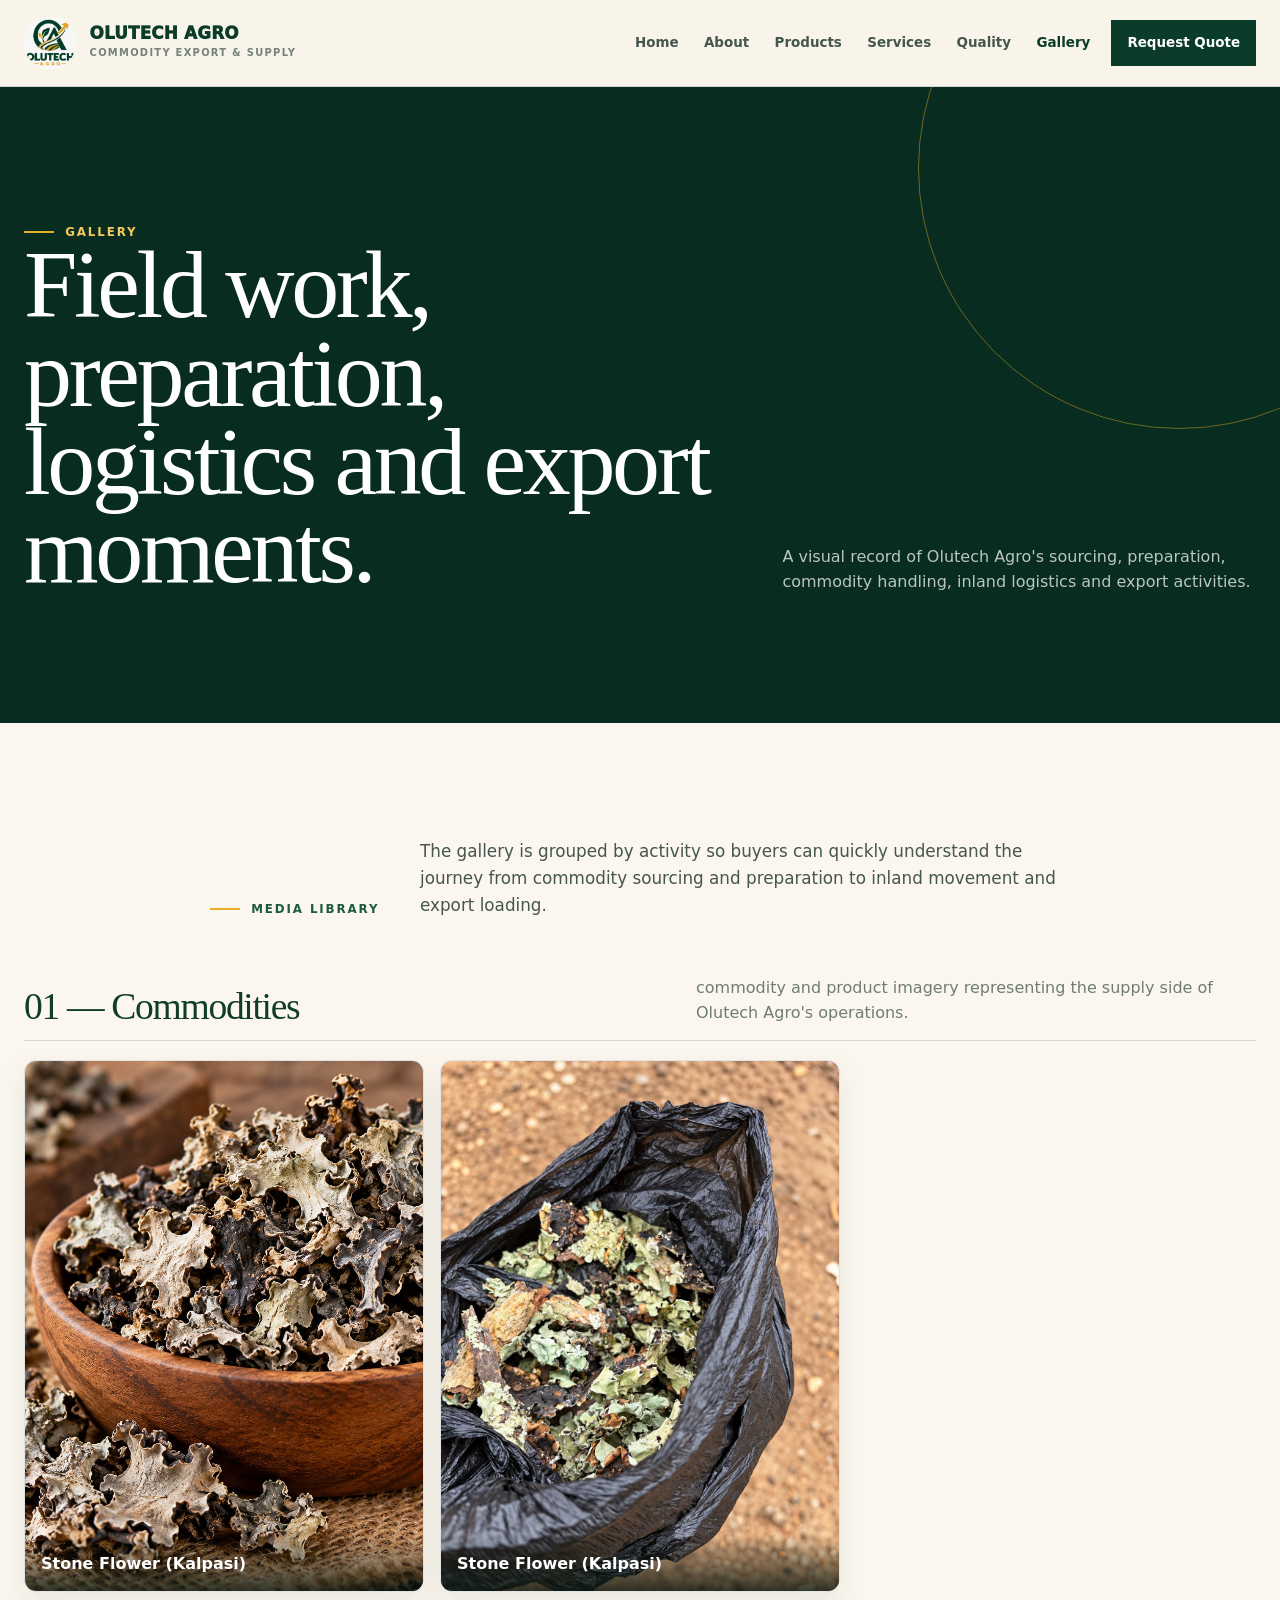
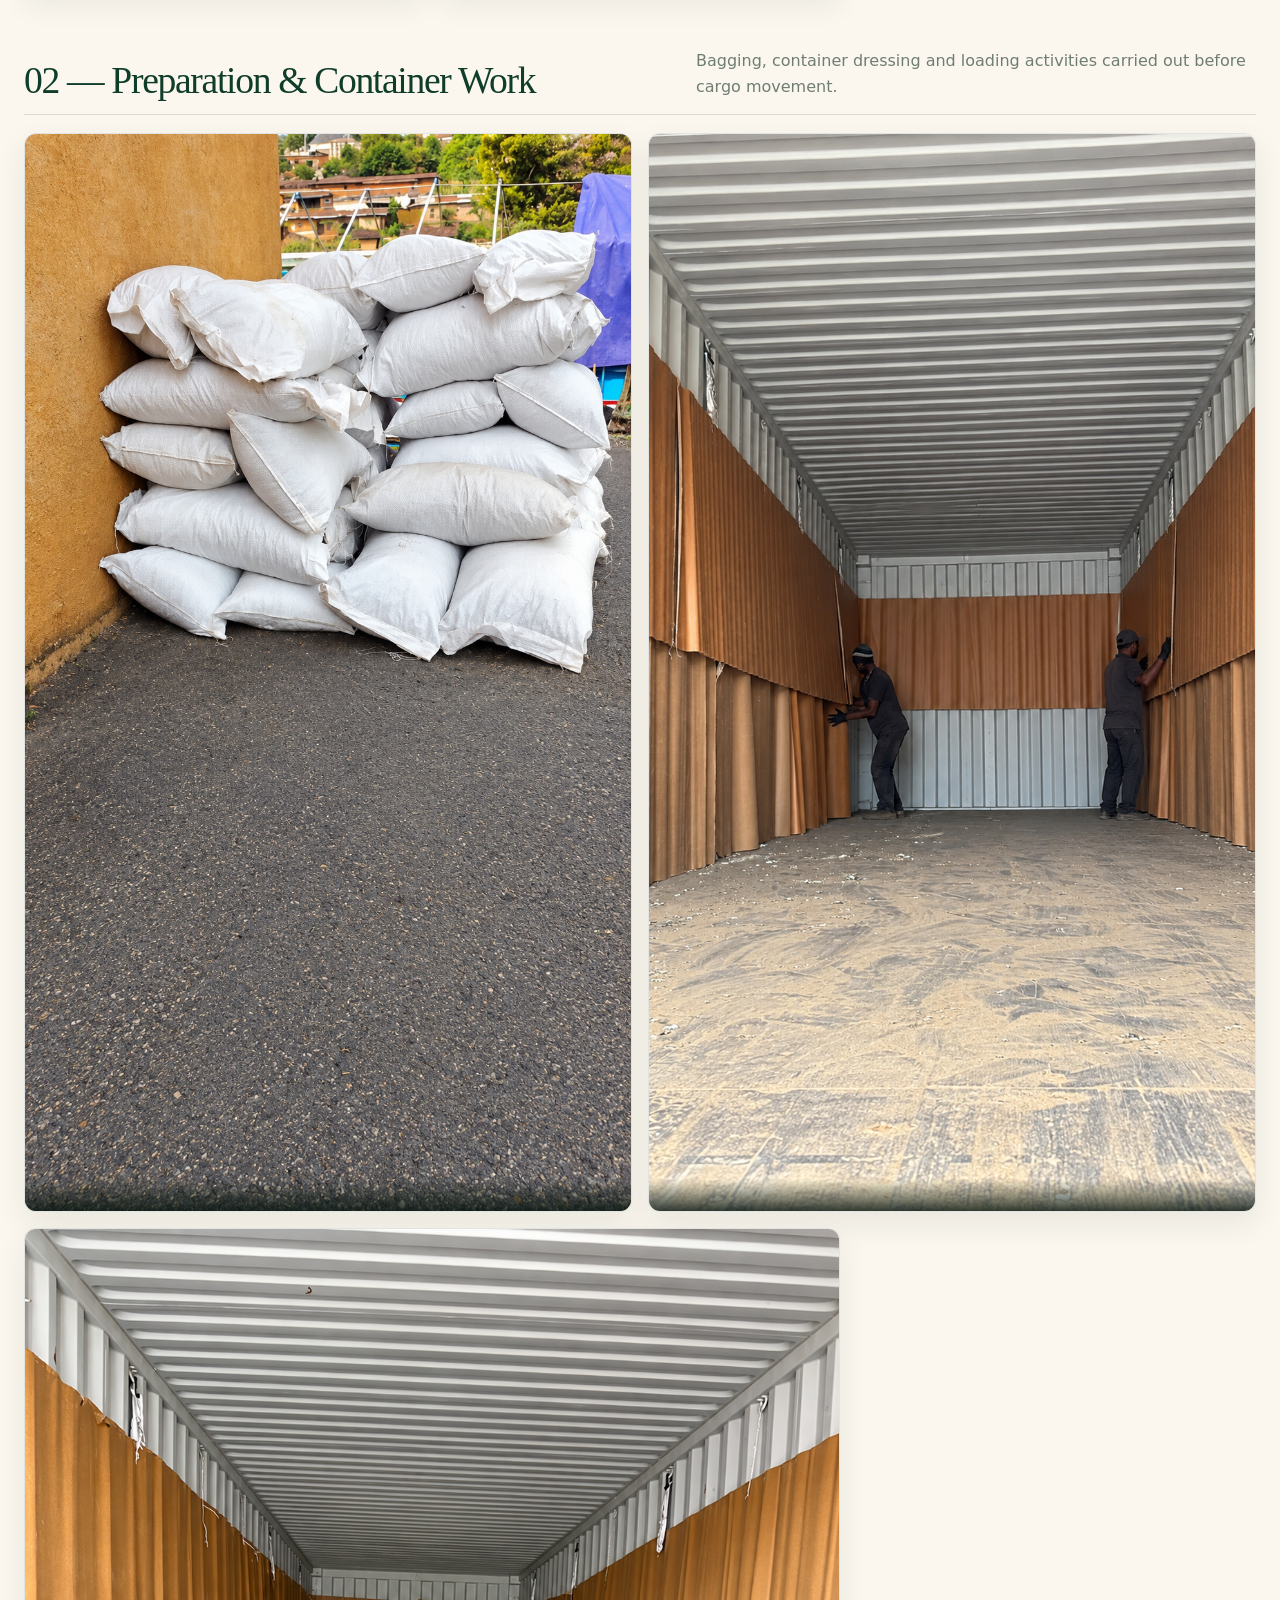
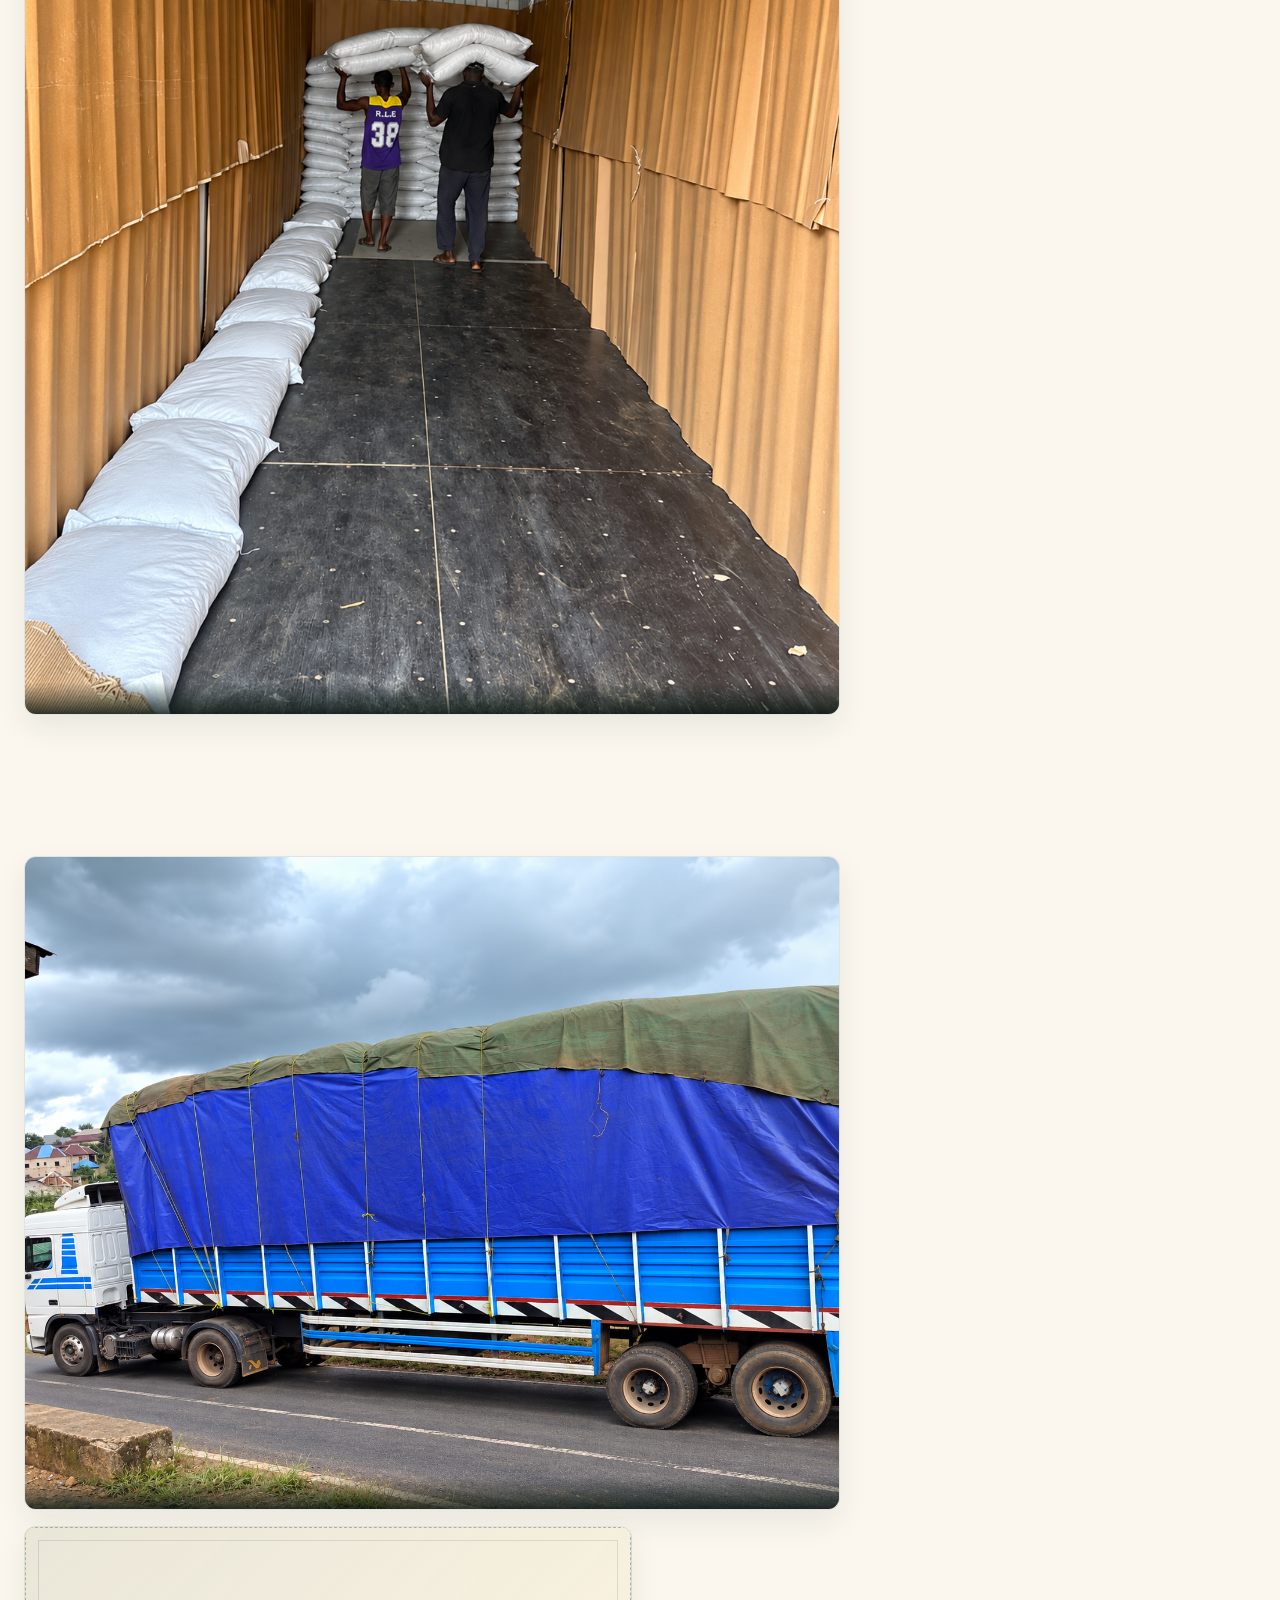
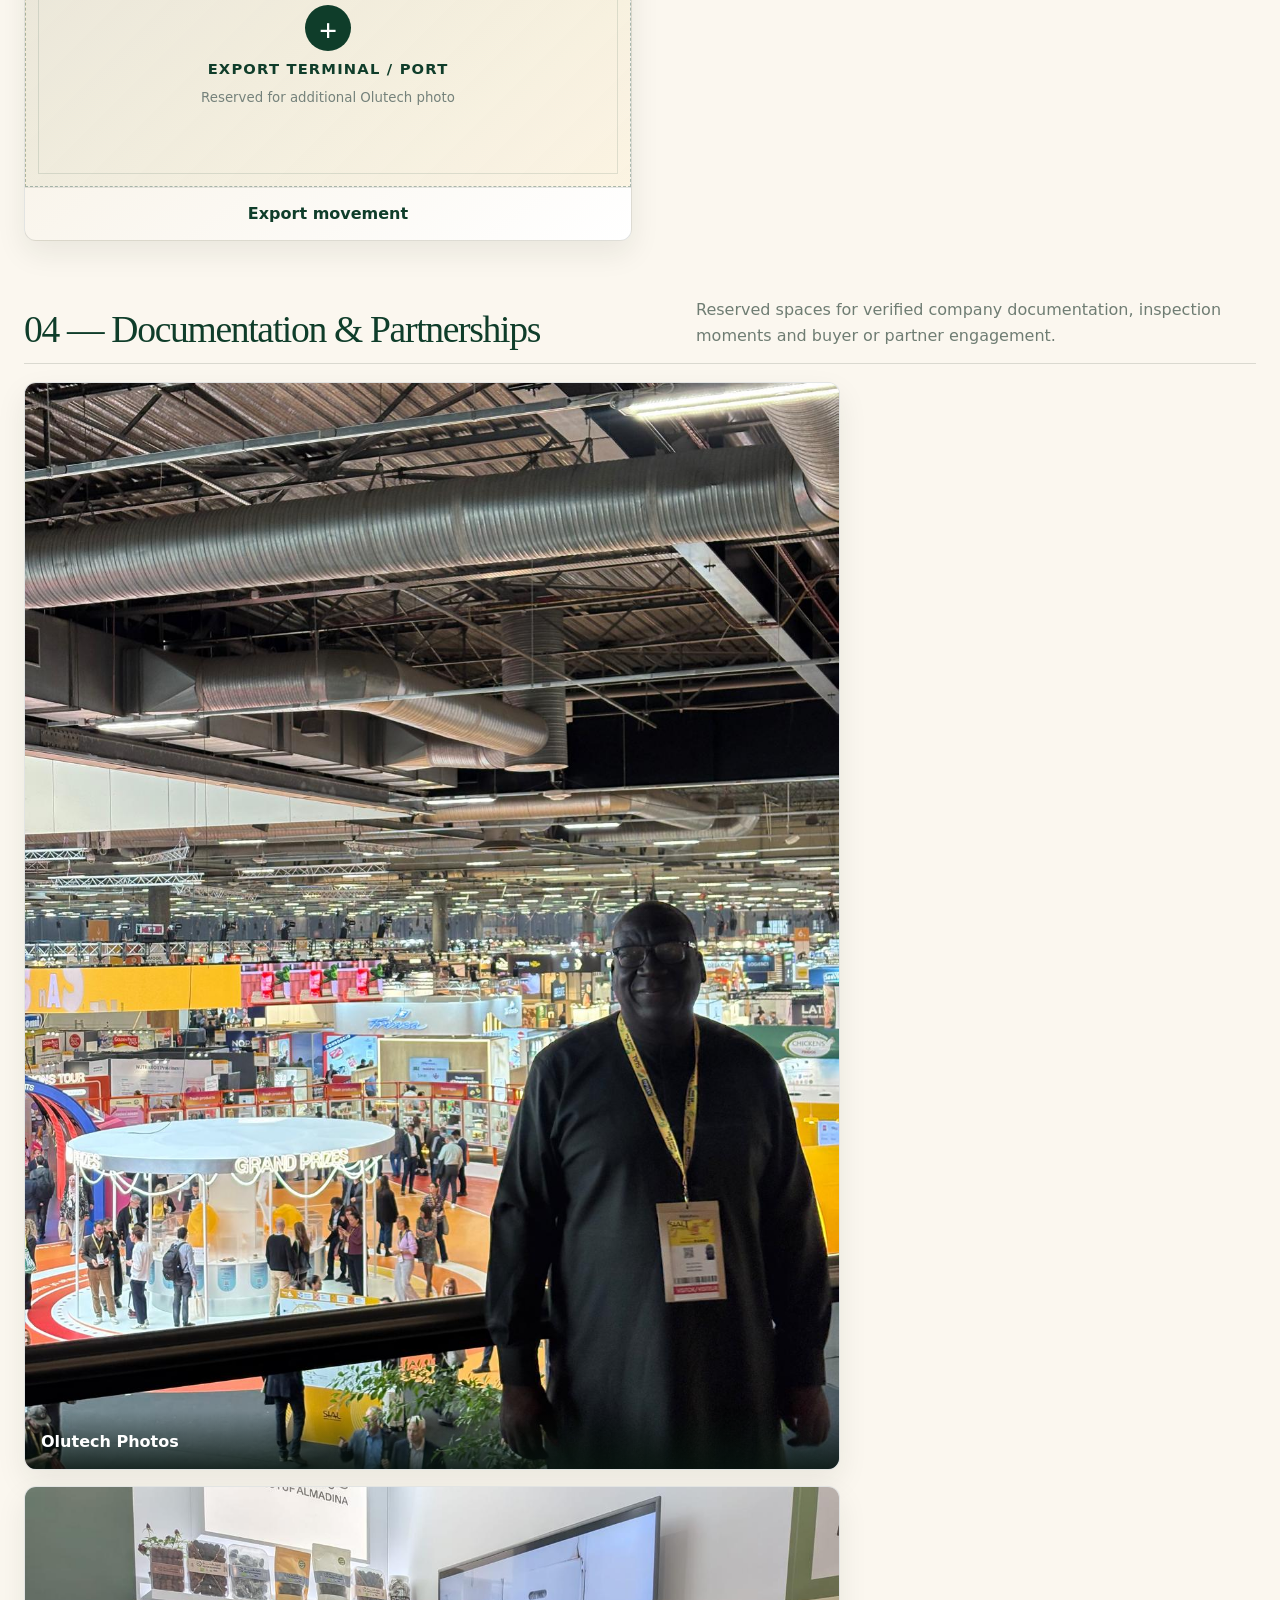
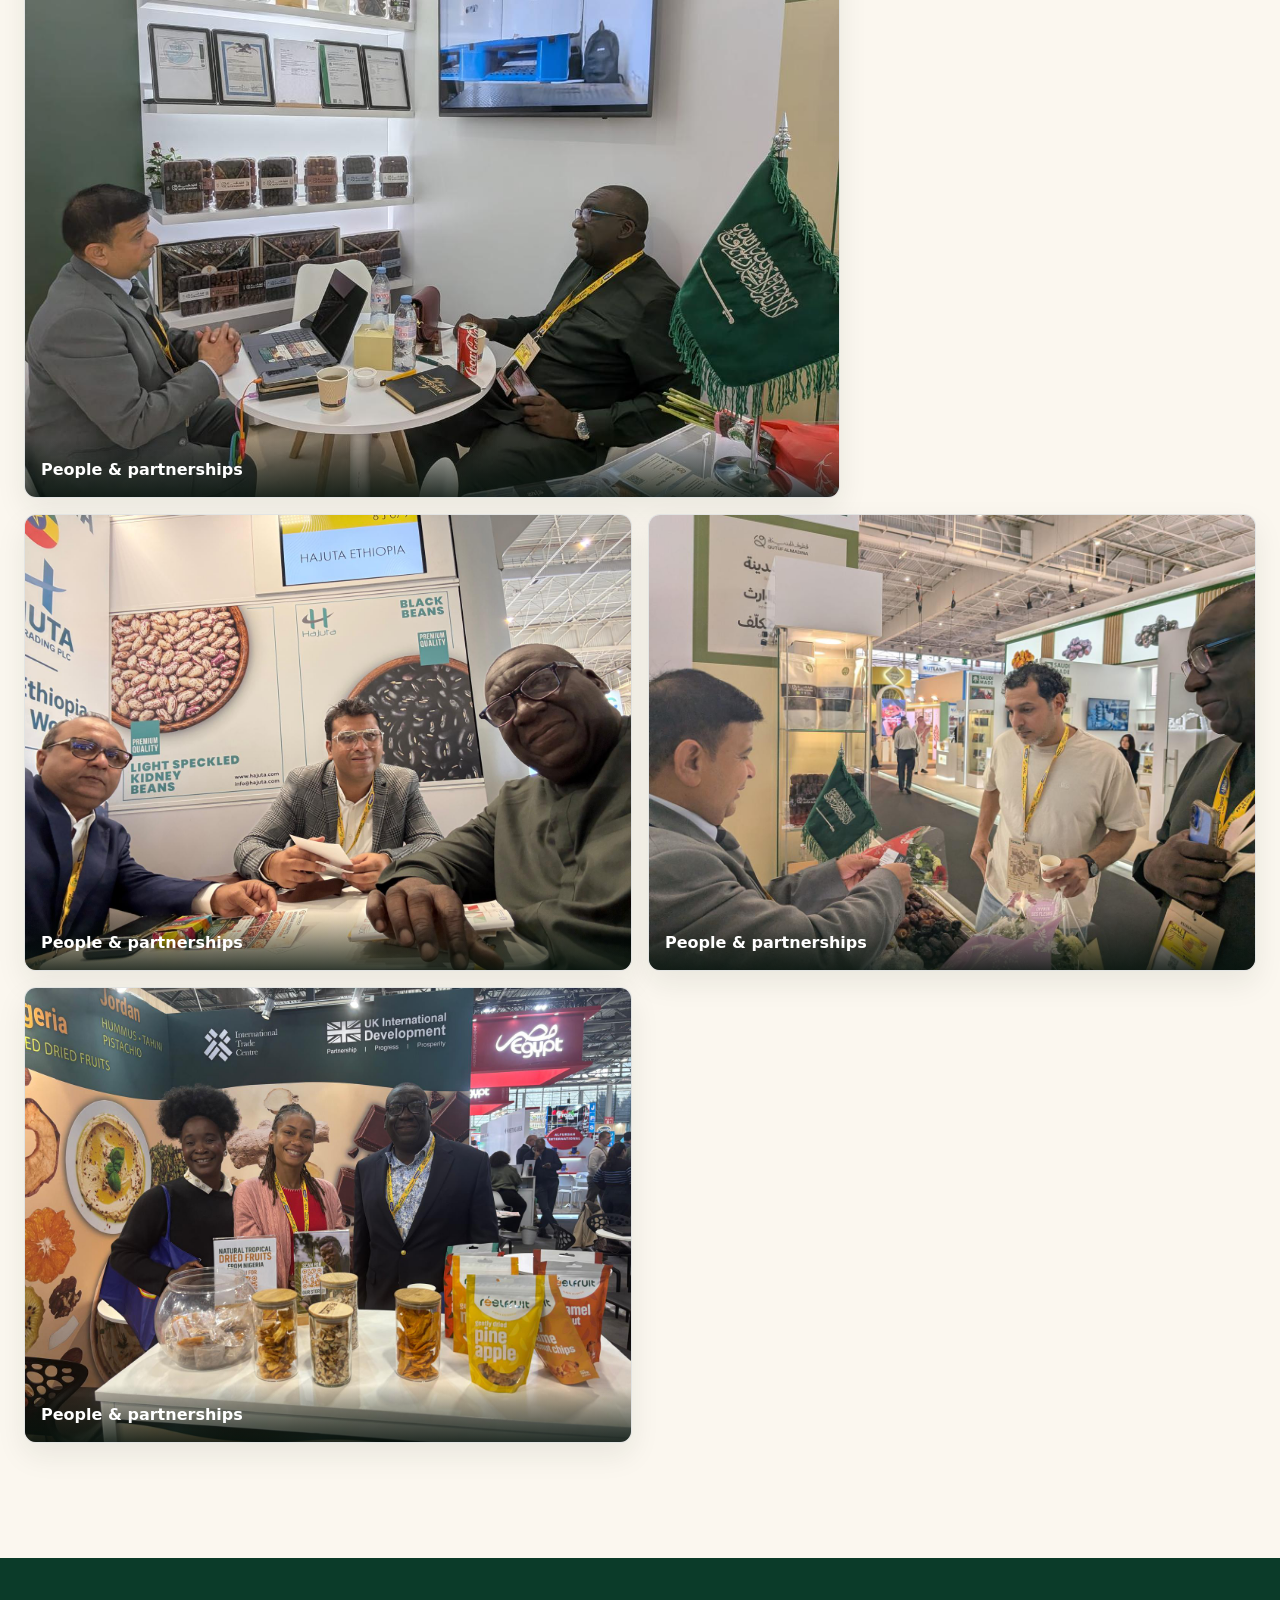
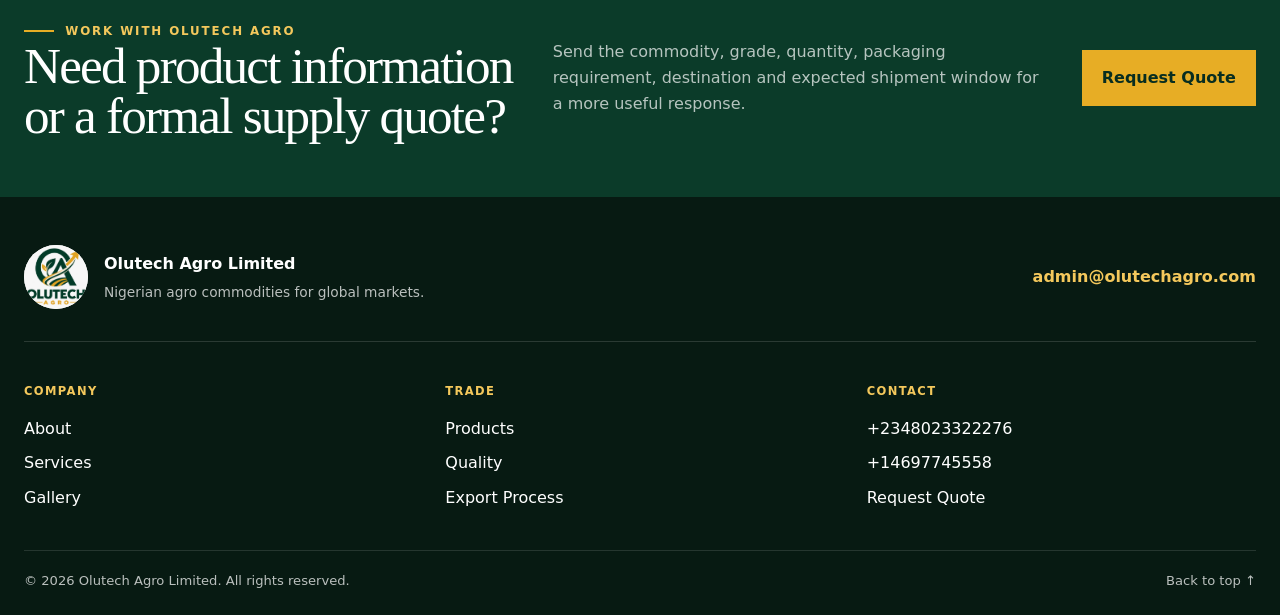
==== commit bd883e9f: "new photos" ====
--- a/gallery.html
+++ b/gallery.html
@@ -77,7 +77,7 @@
         <div class="gallery-grid-organized">
 
           <figure class="gallery-card gallery-card--tall reveal"><img src="assets/generated/stone-flower.jpg" loading="lazy" alt="Stone Flower Kalpasi botanical commodity"><figcaption>Stone Flower (Kalpasi)</figcaption></figure>
-          <figure class="gallery-card gallery-card--tall reveal"><img src="assets\products\IMG_0541.HEIC loading="lazy" alt="Stone Flower Kalpasi botanical commodity"><figcaption>Stone Flower (Kalpasi)</figcaption></figure>
+          <figure class="gallery-card gallery-card--tall reveal"><img src="assets\products\IMG_0541.HEIC" loading="lazy" alt="Stone Flower Kalpasi botanical commodity"><figcaption>Stone Flower (Kalpasi)</figcaption></figure>
 
         </div>
       </div>
